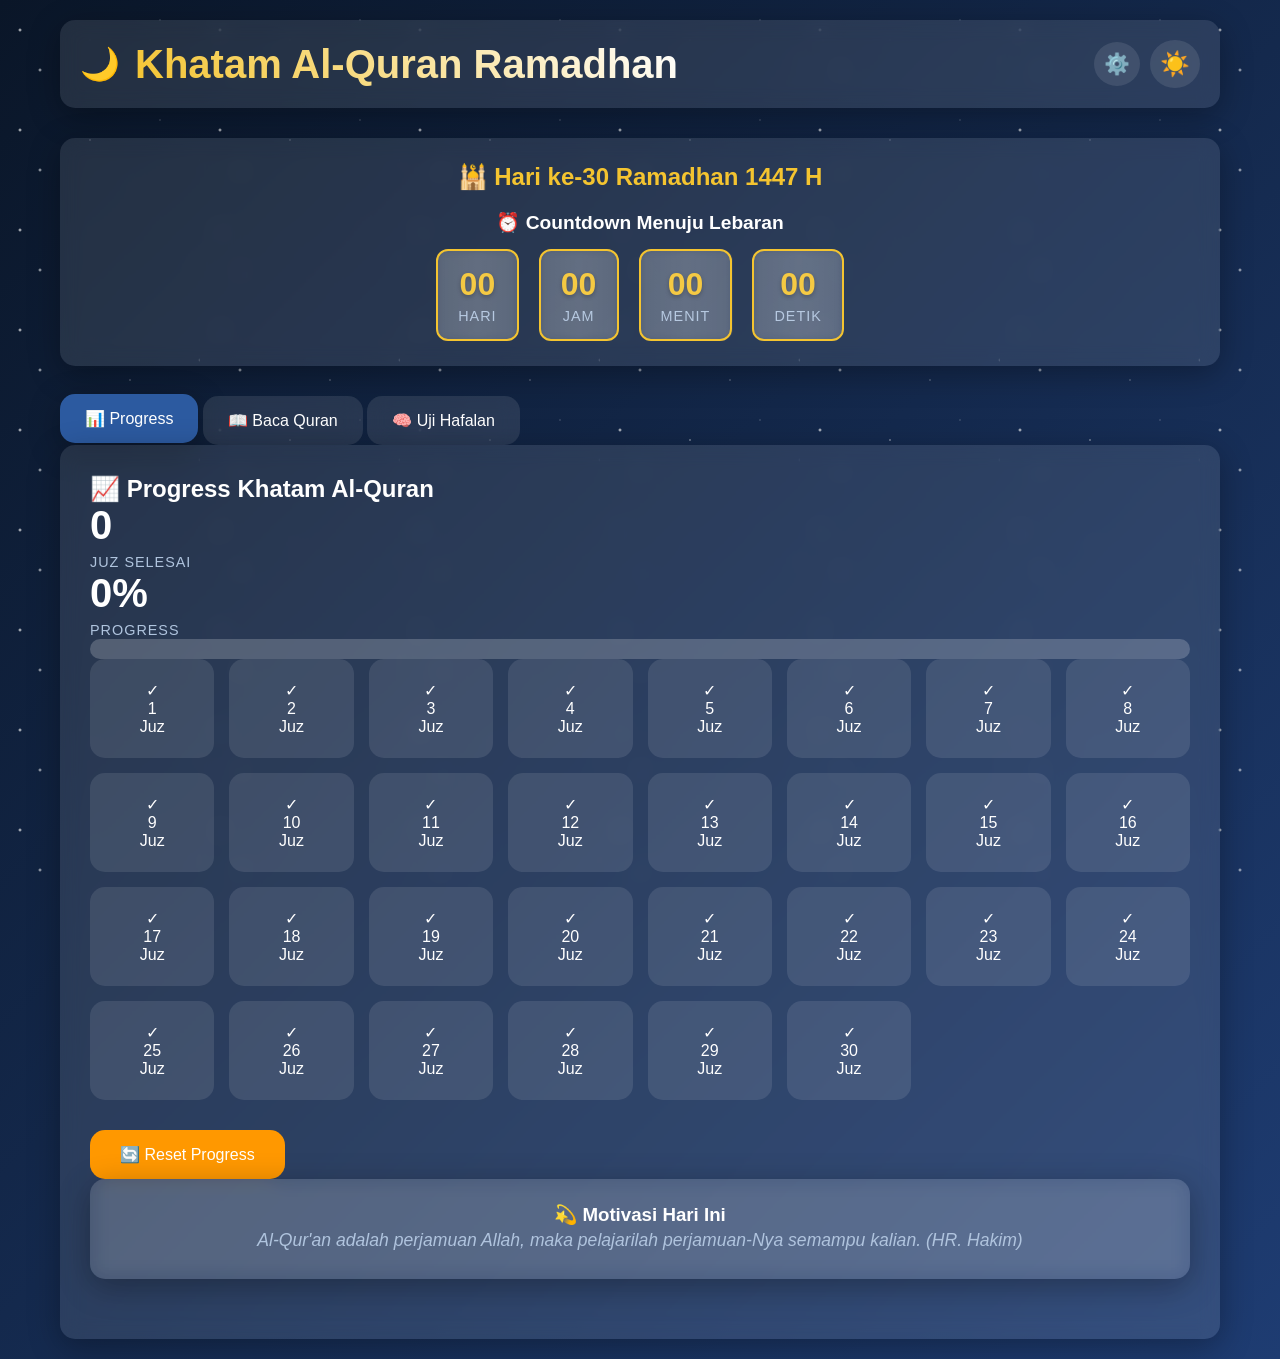
==== index.html @ 4b63a467 "Upload pertama project web" ====
<!DOCTYPE html>
<html lang="id">
<head>
    <meta charset="UTF-8">
    <meta name="viewport" content="width=device-width, initial-scale=1.0">
    <title>Khatam Al-Quran Ramadhan</title>
    <link rel="stylesheet" href="style.css">
</head>
<body>
    <div class="stars"></div>
    
    <div class="container">
        <header>
            <div class="logo">
                <span class="moon">🌙</span>
                <h1>Khatam Al-Quran Ramadhan</h1>
            </div>
            <div class="header-controls">
                <div id="userInfo" class="user-info" style="display: none;">
                    <img id="userPhoto" class="user-photo" src="" alt="">
                    <span id="userName"></span>
                    <button id="logoutBtn" class="logout-btn">🚪 Logout</button>
                </div>
                <button class="settings-btn" id="settingsBtn">⚙️</button>
                <button class="theme-toggle" id="themeToggle">
                    <span class="icon">☀️</span>
                </button>
            </div>
        </header>

        <div class="ramadhan-counter">
            <h3>🕌 Hari ke-<span id="ramadhanDay">1</span> Ramadhan 1447 H</h3>
            <div class="lebaran-countdown">
                <h4>⏰ Countdown Menuju Lebaran</h4>
                <div class="countdown-display">
                    <div class="countdown-item">
                        <div class="countdown-number" id="daysLeft">00</div>
                        <div class="countdown-label">Hari</div>
                    </div>
                    <div class="countdown-item">
                        <div class="countdown-number" id="hoursLeft">00</div>
                        <div class="countdown-label">Jam</div>
                    </div>
                    <div class="countdown-item">
                        <div class="countdown-number" id="minutesLeft">00</div>
                        <div class="countdown-label">Menit</div>
                    </div>
                    <div class="countdown-item">
                        <div class="countdown-number" id="secondsLeft">00</div>
                        <div class="countdown-label">Detik</div>
                    </div>
                </div>
            </div>
        </div>

        <nav class="navigation">
            <button class="nav-btn active" data-section="progress">📊 Progress</button>
            <button class="nav-btn" data-section="quran">📖 Baca Quran</button>
            <button class="nav-btn" data-section="hafalan">🧠 Uji Hafalan</button>
        </nav>

        <main>
            <!-- Progress Section -->
            <section id="progressSection" class="section active">
                <div class="progress-container">
                    <div class="progress-header">
                        <h2>📈 Progress Khatam Al-Quran</h2>
                        <div class="progress-stats">
                            <div class="stat-item">
                                <span class="stat-number" id="completedJuz">0</span>
                                <span class="stat-label">Juz Selesai</span>
                            </div>
                            <div class="stat-item">
                                <span class="stat-number" id="progressPercentage">0%</span>
                                <span class="stat-label">Progress</span>
                            </div>
                        </div>
                    </div>
                    
                    <div class="progress-bar">
                        <div class="progress-fill" id="progressFill"></div>
                    </div>
                    
                    <div class="juz-grid" id="juzGrid">
                        <!-- Juz cards will be generated by JavaScript -->
                    </div>
                    
                    <div class="action-buttons">
                        <button class="reset-btn" id="resetBtn">🔄 Reset Progress</button>
                    </div>
                </div>
                
                <div class="quote-section">
                    <h3>💫 Motivasi Hari Ini</h3>
                    <p id="quoteText" class="quote-text"></p>
                </div>
            </section>

            <!-- Quran Section -->
            <section id="quranSection" class="section">
                <div class="quran-container">
                    <div class="quran-header">
                        <h2>📖 Baca Al-Quran</h2>
                        <div class="quran-controls">
                            <select id="surahSelect" class="surah-select">
                                <option value="">Pilih Surat</option>
                            </select>
                            <select id="juzSelect" class="juz-select">
                                <option value="">Filter by Juz</option>
                            </select>
                        </div>
                    </div>
                    
                    <div id="quranReader" class="quran-reader">
                        <!-- Quran content will be loaded here -->
                    </div>
                </div>
            </section>

            <!-- Hafalan Section -->
            <section id="hafalanSection" class="section">
                <div class="hafalan-container">
                    <!-- Setup Phase -->
                    <div id="hafalanSetup" class="hafalan-setup">
                        <h2>🧠 Uji Hafalan Al-Quran</h2>
                        <p>Pilih tingkat kesulitan dan mulai uji hafalan Anda</p>
                        
                        <div class="level-selection">
                            <h3>Pilih Tingkat:</h3>
                            <div class="level-buttons">
                                <button class="level-btn" data-level="mudah">
                                    <span class="level-icon">🌱</span>
                                    <span class="level-name">Mudah</span>
                                    <span class="level-desc">Surat-surat pendek</span>
                                </button>
                                <button class="level-btn" data-level="sedang">
                                    <span class="level-icon">🌿</span>
                                    <span class="level-name">Sedang</span>
                                    <span class="level-desc">Campuran surat</span>
                                </button>
                                <button class="level-btn" data-level="sulit">
                                    <span class="level-icon">🌳</span>
                                    <span class="level-name">Sulit</span>
                                    <span class="level-desc">Surat-surat panjang</span>
                                </button>
                            </div>
                        </div>
                        
                        <div class="test-options">
                            <label class="voice-option">
                                <input type="checkbox" id="voiceMode">
                                <span>🎤 Mode Suara (Experimental)</span>
                            </label>
                        </div>
                        
                        <button id="startTest" class="start-test-btn" disabled>
                            🚀 Mulai Uji Hafalan
                        </button>
                    </div>
                    
                    <!-- Test Phase -->
                    <div id="hafalanTest" class="hafalan-test" style="display: none;">
                        <div class="test-header">
                            <div class="test-progress-bar">
                                <div class="test-progress-fill" id="testProgress"></div>
                            </div>
                            <div class="test-info">
                                <span>Soal <span id="currentQuestion">1</span> dari 10</span>
                                <span>Skor: <span id="currentScore">0</span></span>
                            </div>
                        </div>
                        
                        <div id="questionContainer" class="question-container">
                            <!-- Questions will be loaded here -->
                        </div>
                        
                        <div id="answerSection" class="answer-section">
                            <!-- Answer inputs will be loaded here -->
                        </div>
                        
                        <button id="submitAnswer" class="submit-answer-btn">
                            ✅ Submit Jawaban
                        </button>
                    </div>
                    
                    <!-- Result Phase -->
                    <div id="hafalanResult" class="hafalan-result" style="display: none;">
                        <!-- Results will be displayed here -->
                    </div>
                </div>
            </section>
        </main>
    </div>

    <!-- Modals -->
    <div id="settingsModal" class="modal">
        <div class="modal-content">
            <h3>⚙️ Pengaturan</h3>
            <div class="setting-group">
                <label for="ramadhanStart">Tanggal Mulai Ramadhan:</label>
                <input type="datetime-local" id="ramadhanStart">
            </div>
            <div class="setting-group">
                <label for="lebaranDate">Tanggal Lebaran:</label>
                <input type="datetime-local" id="lebaranDate">
            </div>
            <div class="modal-actions">
                <button id="saveSettings" class="save-btn">💾 Simpan</button>
                <button id="cancelSettings" class="cancel-btn">❌ Batal</button>
            </div>
        </div>
    </div>

    <div id="khatamModal" class="modal">
        <div class="modal-content khatam-modal">
            <div id="confettiContainer" class="confetti-container"></div>
            <h2>🎉 Selamat!</h2>
            <p>Alhamdulillah, Anda telah menyelesaikan Khatam Al-Quran!</p>
            <p>Semoga Allah SWT memberikan keberkahan dan pahala yang berlimpah.</p>
            <button id="closeModal" class="close-modal-btn">✨ Alhamdulillah</button>
        </div>
    </div>

    <!-- Scripts -->
    <script type="module" src="firebase-config.js"></script>
    <script src="quran-data.js"></script>
    <script src="quran-api.js"></script>
    <script type="module" src="auth.js"></script>
    <script type="module" src="script.js"></script>
</body>
</html>
---- style.css ----
* {
    margin: 0;
    padding: 0;
    box-sizing: border-box;
}

:root {
    --primary-color: #2c5aa0;
    --secondary-color: #f4c430;
    --accent-color: #8b4513;
    --bg-color: #0a1628;
    --bg-gradient: linear-gradient(135deg, #0a1628 0%, #1e3c72 25%, #2a5298 50%, #1e3c72 75%, #0a1628 100%);
    --card-bg: rgba(255, 255, 255, 0.1);
    --text-color: #ffffff;
    --text-secondary: #b0c4de;
    --success-color: #4caf50;
    --warning-color: #ff9800;
    --border-radius: 15px;
    --shadow: 0 8px 32px rgba(0, 0, 0, 0.3);
}

[data-theme="light"] {
    --bg-color: #f5f7fa;
    --bg-gradient: linear-gradient(135deg, #87CEEB 0%, #98D8E8 20%, #F0E68C 40%, #FFE4B5 60%, #FFA07A 80%, #98D8E8 100%);
    --card-bg: rgba(255, 255, 255, 0.9);
    --text-color: #2c3e50;
    --text-secondary: #7f8c8d;
    --shadow: 0 8px 32px rgba(0, 0, 0, 0.1);
}

body {
    font-family: 'Segoe UI', Tahoma, Geneva, Verdana, sans-serif;
    background: var(--bg-gradient);
    background-size: 400% 400%;
    color: var(--text-color);
    min-height: 100vh;
    position: relative;
    overflow-x: hidden;
    transition: all 1.2s cubic-bezier(0.4, 0, 0.2, 1);
    animation: gradient-shift 15s ease-in-out infinite;
}

[data-theme="light"] body {
    animation: gradient-shift-light 12s ease-in-out infinite;
}

@keyframes gradient-shift {
    0%, 100% {
        background-position: 0% 50%;
    }
    25% {
        background-position: 100% 25%;
    }
    50% {
        background-position: 100% 75%;
    }
    75% {
        background-position: 0% 75%;
    }
}

@keyframes gradient-shift-light {
    0%, 100% {
        background-position: 0% 50%;
    }
    33% {
        background-position: 100% 0%;
    }
    66% {
        background-position: 100% 100%;
    }
}

.stars {
    position: fixed;
    top: 0;
    left: 0;
    width: 100%;
    height: 100%;
    pointer-events: none;
    background: radial-gradient(2px 2px at 20px 30px, #eee, transparent),
                radial-gradient(2px 2px at 40px 70px, rgba(255,255,255,0.8), transparent),
                radial-gradient(1px 1px at 90px 40px, #fff, transparent),
                radial-gradient(1px 1px at 130px 80px, rgba(255,255,255,0.6), transparent),
                radial-gradient(1px 1px at 160px 20px, rgba(255,255,255,0.4), transparent),
                radial-gradient(2px 2px at 200px 60px, rgba(255,255,255,0.7), transparent);
    background-size: 200px 100px;
    animation: sparkle 4s ease-in-out infinite, stars-move 20s linear infinite;
    transition: all 1.2s ease;
}

[data-theme="light"] .stars {
    background: radial-gradient(4px 4px at 25px 35px, rgba(255,215,0,0.8), transparent),
                radial-gradient(3px 3px at 60px 80px, rgba(255,165,0,0.6), transparent),
                radial-gradient(3px 3px at 100px 50px, rgba(255,215,0,0.7), transparent),
                radial-gradient(2px 2px at 150px 90px, rgba(255,140,0,0.5), transparent),
                radial-gradient(2px 2px at 180px 30px, rgba(255,215,0,0.4), transparent),
                radial-gradient(3px 3px at 220px 70px, rgba(255,165,0,0.6), transparent);
    background-size: 180px 120px;
    animation: sun-rays 6s ease-in-out infinite alternate, stars-move 25s linear infinite;
}

@keyframes stars-move {
    0% { transform: translateX(0) translateY(0); }
    25% { transform: translateX(-10px) translateY(-5px); }
    50% { transform: translateX(5px) translateY(-10px); }
    75% { transform: translateX(-5px) translateY(5px); }
    100% { transform: translateX(0) translateY(0); }
}

@keyframes sun-rays {
    0%, 100% { 
        opacity: 0.6; 
        transform: scale(1) rotate(0deg);
    }
    50% { 
        opacity: 0.9; 
        transform: scale(1.05) rotate(2deg);
    }
}

@keyframes sparkle {
    0%, 100% { 
        opacity: 0.8; 
        transform: scale(1);
    }
    25% { 
        opacity: 0.4; 
        transform: scale(0.95);
    }
    50% { 
        opacity: 0.6; 
        transform: scale(1.02);
    }
    75% { 
        opacity: 0.3; 
        transform: scale(0.98);
    }
}

.container {
    max-width: 1200px;
    margin: 0 auto;
    padding: 20px;
    position: relative;
    z-index: 1;
}

header {
    display: flex;
    justify-content: space-between;
    align-items: center;
    margin-bottom: 30px;
    background: var(--card-bg);
    padding: 20px;
    border-radius: var(--border-radius);
    backdrop-filter: blur(10px);
    box-shadow: var(--shadow);
}

.header-controls {
    display: flex;
    gap: 10px;
    align-items: center;
}

.settings-btn {
    background: var(--card-bg);
    border: none;
    padding: 10px;
    border-radius: 50%;
    cursor: pointer;
    font-size: 1.3rem;
    transition: all 0.4s cubic-bezier(0.4, 0, 0.2, 1);
    position: relative;
    overflow: hidden;
}

.settings-btn:hover {
    transform: scale(1.1) rotate(90deg);
    background: var(--primary-color);
}

.logo {
    display: flex;
    align-items: center;
    gap: 15px;
}

.moon {
    font-size: 2rem;
    animation: glow 3s ease-in-out infinite alternate, moon-rotate 8s linear infinite;
    transition: all 0.8s ease;
    display: inline-block;
}

[data-theme="light"] .moon {
    animation: sun-glow 2.5s ease-in-out infinite alternate, sun-rotate 6s linear infinite;
}

@keyframes moon-rotate {
    0% { transform: rotate(0deg) scale(1); }
    25% { transform: rotate(90deg) scale(1.05); }
    50% { transform: rotate(180deg) scale(1); }
    75% { transform: rotate(270deg) scale(1.05); }
    100% { transform: rotate(360deg) scale(1); }
}

@keyframes sun-rotate {
    0% { transform: rotate(0deg) scale(1); }
    25% { transform: rotate(90deg) scale(1.1); }
    50% { transform: rotate(180deg) scale(1.05); }
    75% { transform: rotate(270deg) scale(1.1); }
    100% { transform: rotate(360deg) scale(1); }
}

@keyframes sun-glow {
    from { 
        text-shadow: 0 0 15px rgba(255, 215, 0, 0.8), 0 0 25px rgba(255, 165, 0, 0.6); 
        filter: brightness(1);
    }
    to { 
        text-shadow: 0 0 25px rgba(255, 215, 0, 1), 0 0 35px rgba(255, 165, 0, 0.8), 0 0 45px rgba(255, 140, 0, 0.6); 
        filter: brightness(1.2);
    }
}

@keyframes glow {
    from { 
        text-shadow: 0 0 10px var(--secondary-color); 
        filter: brightness(1);
    }
    to { 
        text-shadow: 0 0 20px var(--secondary-color), 0 0 30px var(--secondary-color); 
        filter: brightness(1.1);
    }
}

h1 {
    font-size: 2.5rem;
    background: linear-gradient(45deg, var(--secondary-color), #fff);
    -webkit-background-clip: text;
    -webkit-text-fill-color: transparent;
    background-clip: text;
}

.theme-toggle {
    background: var(--card-bg);
    border: none;
    padding: 10px;
    border-radius: 50%;
    cursor: pointer;
    font-size: 1.5rem;
    transition: all 0.4s cubic-bezier(0.4, 0, 0.2, 1);
    position: relative;
    overflow: hidden;
}

.theme-toggle::before {
    content: '';
    position: absolute;
    top: 50%;
    left: 50%;
    width: 0;
    height: 0;
    background: radial-gradient(circle, rgba(255,255,255,0.3) 0%, transparent 70%);
    border-radius: 50%;
    transform: translate(-50%, -50%);
    transition: all 0.4s ease;
}

.theme-toggle:hover {
    transform: scale(1.1) rotate(15deg);
}

.theme-toggle:hover::before {
    width: 100px;
    height: 100px;
}

.theme-toggle .icon {
    position: relative;
    z-index: 1;
    display: inline-block;
    transition: all 0.3s ease;
}

.theme-toggle:hover .icon {
    transform: rotate(-15deg) scale(1.1);
}

.ramadhan-counter {
    text-align: center;
    margin-bottom: 30px;
    background: var(--card-bg);
    padding: 25px;
    border-radius: var(--border-radius);
    backdrop-filter: blur(10px);
    box-shadow: var(--shadow);
}

.ramadhan-counter h3 {
    font-size: 1.5rem;
    color: var(--secondary-color);
    margin-bottom: 20px;
}

.lebaran-countdown {
    margin-top: 20px;
}

.lebaran-countdown h4 {
    font-size: 1.2rem;
    color: var(--text-color);
    margin-bottom: 15px;
    display: flex;
    align-items: center;
    justify-content: center;
    gap: 8px;
}

.countdown-display {
    display: flex;
    justify-content: center;
    gap: 20px;
    flex-wrap: wrap;
}

.countdown-item {
    background: rgba(255, 255, 255, 0.1);
    padding: 15px 20px;
    border-radius: 12px;
    text-align: center;
    min-width: 80px;
    border: 2px solid var(--secondary-color);
    backdrop-filter: blur(5px);
    animation: pulse-glow 3s ease-in-out infinite alternate;
    position: relative;
    overflow: hidden;
}

.countdown-item::before {
    content: '';
    position: absolute;
    top: -50%;
    left: -50%;
    width: 200%;
    height: 200%;
    background: linear-gradient(45deg, transparent, rgba(255, 255, 255, 0.1), transparent);
    transform: rotate(45deg);
    animation: shimmer 4s linear infinite;
}

@keyframes shimmer {
    0% {
        transform: translateX(-100%) translateY(-100%) rotate(45deg);
    }
    100% {
        transform: translateX(100%) translateY(100%) rotate(45deg);
    }
}

@keyframes pulse-glow {
    from { 
        box-shadow: 0 0 15px rgba(244, 196, 48, 0.4);
        transform: scale(1);
        border-color: var(--secondary-color);
    }
    to { 
        box-shadow: 0 0 25px rgba(244, 196, 48, 0.7), 0 0 35px rgba(244, 196, 48, 0.3);
        transform: scale(1.03);
        border-color: rgba(244, 196, 48, 0.8);
    }
}

.countdown-number {
    display: block;
    font-size: 2rem;
    font-weight: bold;
    color: var(--secondary-color);
    text-shadow: 0 2px 4px rgba(0,0,0,0.3);
    transition: all 0.3s cubic-bezier(0.4, 0, 0.2, 1);
    transform-origin: center;
}

.countdown-label {
    display: block;
    font-size: 0.9rem;
    color: var(--text-secondary);
    margin-top: 5px;
    text-transform: uppercase;
    letter-spacing: 1px;
}

.progress-section {
    background: var(--card-bg);
    padding: 30px;
    border-radius: var(--border-radius);
    margin-bottom: 30px;
    backdrop-filter: blur(10px);
    box-shadow: var(--shadow);
}

.progress-info {
    display: flex;
    justify-content: space-between;
    align-items: center;
    margin-bottom: 20px;
}

.progress-text {
    font-size: 1.2rem;
    font-weight: bold;
    color: var(--secondary-color);
}

.progress-bar {
    position: relative;
    background: rgba(255, 255, 255, 0.2);
    height: 20px;
    border-radius: 10px;
    overflow: hidden;
}

.progress-fill {
    height: 100%;
    background: linear-gradient(90deg, var(--success-color), var(--secondary-color));
    border-radius: 10px;
    transition: width 0.5s ease;
    position: relative;
}

.progress-percentage {
    position: absolute;
    top: 50%;
    left: 50%;
    transform: translate(-50%, -50%);
    font-weight: bold;
    color: var(--text-color);
    text-shadow: 1px 1px 2px rgba(0,0,0,0.5);
}

.quote-section {
    background: var(--card-bg);
    padding: 25px;
    border-radius: var(--border-radius);
    margin-bottom: 30px;
    text-align: center;
    backdrop-filter: blur(10px);
    box-shadow: var(--shadow);
}

.quote-text {
    font-style: italic;
    font-size: 1.1rem;
    color: var(--text-secondary);
    line-height: 1.6;
}

.features-nav {
    display: flex;
    gap: 10px;
    margin-bottom: 30px;
    justify-content: center;
}

.nav-btn {
    background: var(--card-bg);
    border: none;
    padding: 15px 25px;
    border-radius: var(--border-radius);
    color: var(--text-color);
    cursor: pointer;
    transition: all 0.3s ease;
    backdrop-filter: blur(10px);
    font-size: 1rem;
}

.nav-btn:hover, .nav-btn.active {
    background: var(--primary-color);
    transform: translateY(-2px);
    box-shadow: var(--shadow);
}

.section {
    display: none;
    background: var(--card-bg);
    padding: 30px;
    border-radius: var(--border-radius);
    backdrop-filter: blur(10px);
    box-shadow: var(--shadow);
    opacity: 0;
    transform: translateY(20px);
    transition: all 0.4s cubic-bezier(0.4, 0, 0.2, 1);
}

.section.active {
    display: block;
    opacity: 1;
    transform: translateY(0);
}

.juz-grid {
    display: grid;
    grid-template-columns: repeat(auto-fit, minmax(120px, 1fr));
    gap: 15px;
    margin-bottom: 30px;
}

.juz-card {
    background: rgba(255, 255, 255, 0.1);
    padding: 20px;
    border-radius: var(--border-radius);
    text-align: center;
    cursor: pointer;
    transition: all 0.4s cubic-bezier(0.4, 0, 0.2, 1);
    border: 2px solid transparent;
    position: relative;
    overflow: hidden;
}

.juz-card::before {
    content: '';
    position: absolute;
    top: 0;
    left: -100%;
    width: 100%;
    height: 100%;
    background: linear-gradient(90deg, transparent, rgba(255, 255, 255, 0.1), transparent);
    transition: left 0.5s ease;
}

.juz-card:hover::before {
    left: 100%;
}

.juz-card:hover {
    transform: translateY(-5px);
    box-shadow: var(--shadow);
}

.juz-card.completed {
    background: var(--success-color);
    border-color: var(--secondary-color);
}

.juz-card.completed::after {
    content: '✓';
    position: absolute;
    top: 5px;
    right: 5px;
    color: white;
    font-weight: bold;
}

.reset-section {
    text-align: center;
}

.reset-btn {
    background: var(--warning-color);
    color: white;
    border: none;
    padding: 15px 30px;
    border-radius: var(--border-radius);
    cursor: pointer;
    font-size: 1rem;
    transition: all 0.3s ease;
}

.reset-btn:hover {
    background: #e68900;
    transform: translateY(-2px);
}

.quran-controls {
    display: flex;
    gap: 15px;
    margin-bottom: 30px;
    flex-wrap: wrap;
}

.quran-controls select {
    background: var(--card-bg);
    color: var(--text-color);
    border: 1px solid rgba(255, 255, 255, 0.2);
    padding: 12px;
    border-radius: var(--border-radius);
    font-size: 1rem;
    min-width: 200px;
}

.surah-header {
    text-align: center;
    margin-bottom: 30px;
    padding: 20px;
    background: rgba(255, 255, 255, 0.1);
    border-radius: var(--border-radius);
}

.surah-title {
    font-size: 2rem;
    color: var(--secondary-color);
    margin-bottom: 10px;
}

.surah-info {
    color: var(--text-secondary);
    font-size: 1rem;
}

.ayah-container {
    max-height: 500px;
    overflow-y: auto;
}

.ayah {
    margin-bottom: 25px;
    padding: 20px;
    background: rgba(255, 255, 255, 0.05);
    border-radius: var(--border-radius);
    border-left: 4px solid var(--secondary-color);
}

.ayah-arabic {
    font-size: 1.8rem;
    line-height: 2.5;
    text-align: right;
    margin-bottom: 15px;
    font-family: 'Amiri', 'Times New Roman', serif;
}

.ayah-translation {
    font-size: 1.1rem;
    color: var(--text-secondary);
    line-height: 1.6;
    font-style: italic;
}

.ayah-number {
    display: inline-block;
    background: var(--primary-color);
    color: white;
    padding: 5px 10px;
    border-radius: 50%;
    font-size: 0.9rem;
    margin-bottom: 10px;
}

/* Hafalan Section Styling */
.hafalan-setup {
    text-align: center;
    padding: 20px;
}

.hafalan-setup h3 {
    font-size: 1.8rem;
    color: var(--secondary-color);
    margin-bottom: 30px;
}

.level-selection, .voice-option {
    margin-bottom: 30px;
}

.level-selection h4, .voice-option h4 {
    font-size: 1.2rem;
    color: var(--text-color);
    margin-bottom: 15px;
}

.level-buttons {
    display: flex;
    gap: 15px;
    justify-content: center;
    flex-wrap: wrap;
}

.level-btn {
    background: var(--card-bg);
    border: 2px solid var(--primary-color);
    padding: 15px 25px;
    border-radius: var(--border-radius);
    color: var(--text-color);
    cursor: pointer;
    font-size: 1rem;
    transition: all 0.3s ease;
}

.level-btn:hover, .level-btn.selected {
    background: var(--primary-color);
    color: white;
    transform: translateY(-2px);
}

.voice-toggle {
    display: flex;
    justify-content: center;
    margin-bottom: 10px;
}

.switch {
    position: relative;
    display: inline-block;
    width: 200px;
    height: 50px;
}

.switch input {
    opacity: 0;
    width: 0;
    height: 0;
}

.slider {
    position: absolute;
    cursor: pointer;
    top: 0;
    left: 0;
    right: 0;
    bottom: 0;
    background: var(--card-bg);
    border: 2px solid var(--text-secondary);
    border-radius: 25px;
    transition: 0.4s;
    display: flex;
    align-items: center;
    justify-content: center;
    font-size: 1rem;
    color: var(--text-color);
}

.slider:before {
    position: absolute;
    content: "";
    height: 40px;
    width: 40px;
    left: 4px;
    bottom: 4px;
    background: var(--text-secondary);
    border-radius: 50%;
    transition: 0.4s;
}

input:checked + .slider {
    background: var(--success-color);
    border-color: var(--success-color);
    color: white;
}

input:checked + .slider:before {
    transform: translateX(146px);
    background: white;
}

.voice-info {
    font-size: 0.9rem;
    color: var(--text-secondary);
    font-style: italic;
}

.start-test-btn {
    background: linear-gradient(45deg, var(--success-color), #66bb6a);
    color: white;
    border: none;
    padding: 15px 40px;
    border-radius: var(--border-radius);
    font-size: 1.2rem;
    cursor: pointer;
    transition: all 0.3s ease;
    font-weight: 600;
}

.start-test-btn:hover {
    transform: translateY(-2px);
    box-shadow: 0 8px 25px rgba(76, 175, 80, 0.3);
}

.start-test-btn:disabled {
    background: var(--text-secondary);
    cursor: not-allowed;
    transform: none;
}

/* Test Interface */
.test-header {
    display: flex;
    justify-content: space-between;
    align-items: center;
    margin-bottom: 30px;
    padding: 15px;
    background: rgba(255, 255, 255, 0.1);
    border-radius: var(--border-radius);
}

.test-progress {
    flex: 1;
}

.test-progress .progress-bar {
    width: 200px;
    height: 8px;
    background: rgba(255, 255, 255, 0.2);
    border-radius: 4px;
    margin-top: 5px;
}

.test-progress .progress-fill {
    height: 100%;
    background: var(--success-color);
    border-radius: 4px;
    transition: width 0.3s ease;
}

.test-score {
    font-size: 1.2rem;
    font-weight: bold;
    color: var(--secondary-color);
}

.question-container {
    background: rgba(255, 255, 255, 0.1);
    padding: 25px;
    border-radius: var(--border-radius);
    margin-bottom: 20px;
    text-align: center;
}

.question-type {
    font-size: 0.9rem;
    color: var(--text-secondary);
    margin-bottom: 10px;
    text-transform: uppercase;
    letter-spacing: 1px;
}

.question-text {
    font-size: 1.3rem;
    color: var(--text-color);
    margin-bottom: 15px;
    line-height: 1.6;
}

.question-arabic {
    font-size: 1.8rem;
    color: var(--secondary-color);
    font-family: 'Amiri', 'Times New Roman', serif;
    margin-bottom: 10px;
    direction: rtl;
}

.answer-section {
    margin-bottom: 20px;
}

.answer-input {
    width: 100%;
    padding: 15px;
    border: 2px solid var(--primary-color);
    border-radius: var(--border-radius);
    background: rgba(255, 255, 255, 0.1);
    color: var(--text-color);
    font-size: 1rem;
    resize: vertical;
    min-height: 100px;
}

.voice-recording {
    text-align: center;
    padding: 30px;
    background: rgba(255, 255, 255, 0.1);
    border-radius: var(--border-radius);
    border: 2px dashed var(--success-color);
}

.voice-animation {
    width: 60px;
    height: 60px;
    background: var(--success-color);
    border-radius: 50%;
    margin: 0 auto 15px;
    display: flex;
    align-items: center;
    justify-content: center;
    font-size: 1.5rem;
    animation: pulse 1.5s infinite;
}

.submit-answer-btn {
    background: var(--primary-color);
    color: white;
    border: none;
    padding: 12px 30px;
    border-radius: var(--border-radius);
    font-size: 1rem;
    cursor: pointer;
    transition: all 0.3s ease;
    width: 100%;
}

.submit-answer-btn:hover {
    background: #1e4080;
    transform: translateY(-2px);
}

/* Continue Button Styling */
.continue-btn {
    background: linear-gradient(135deg, #3b82f6, #1d4ed8) !important;
    color: white !important;
    border: none !important;
    padding: 15px 30px !important;
    border-radius: 25px !important;
    font-size: 16px !important;
    font-weight: bold !important;
    cursor: pointer !important;
    transition: all 0.3s ease !important;
    box-shadow: 0 4px 15px rgba(59, 130, 246, 0.3) !important;
    text-decoration: none !important;
    display: inline-block !important;
}

.continue-btn:hover {
    background: linear-gradient(135deg, #1d4ed8, #1e40af) !important;
    transform: translateY(-3px) !important;
    box-shadow: 0 6px 20px rgba(59, 130, 246, 0.4) !important;
}

.continue-btn:active {
    transform: translateY(-1px) !important;
    box-shadow: 0 3px 10px rgba(59, 130, 246, 0.3) !important;
}

/* Result Animation */
.result-container {
    text-align: center;
    padding: 40px;
    background: linear-gradient(135deg, var(--success-color), #66bb6a);
    border-radius: var(--border-radius);
    color: white;
    position: relative;
    overflow: hidden;
}

.result-container::before {
    content: '';
    position: absolute;
    top: -50%;
    left: -50%;
    width: 200%;
    height: 200%;
    background: radial-gradient(circle, rgba(255,255,255,0.1) 0%, transparent 70%);
    animation: shimmer 3s linear infinite;
}

.final-score {
    font-size: 3rem;
    font-weight: bold;
    margin-bottom: 20px;
    animation: scoreCount 2s ease-out;
}

.score-details {
    display: grid;
    grid-template-columns: repeat(auto-fit, minmax(150px, 1fr));
    gap: 15px;
    margin: 20px 0;
}

.score-item {
    background: rgba(255, 255, 255, 0.2);
    padding: 15px;
    border-radius: 10px;
    backdrop-filter: blur(10px);
}

.restart-btn {
    background: white;
    color: var(--success-color);
    border: none;
    padding: 15px 30px;
    border-radius: var(--border-radius);
    font-size: 1.1rem;
    font-weight: 600;
    cursor: pointer;
    transition: all 0.3s ease;
    margin-top: 20px;
}

.restart-btn:hover {
    transform: translateY(-2px);
    box-shadow: 0 8px 25px rgba(0, 0, 0, 0.2);
}

@keyframes scoreCount {
    from { transform: scale(0); opacity: 0; }
    50% { transform: scale(1.2); }
    to { transform: scale(1); opacity: 1; }
}

@keyframes shimmer {
    0% { transform: rotate(0deg); }
    100% { transform: rotate(360deg); }
}

.question-result {
    padding: 30px;
    border-radius: var(--border-radius);
    text-align: center;
    animation: resultPop 0.5s ease-out;
}

.question-result.correct {
    background: linear-gradient(135deg, var(--success-color), #66bb6a);
    color: white;
}

.question-result.incorrect {
    background: linear-gradient(135deg, #f44336, #ef5350);
    color: white;
}

@keyframes resultPop {
    0% { transform: scale(0); opacity: 0; }
    50% { transform: scale(1.1); }
    100% { transform: scale(1); opacity: 1; }
}

.correct-answer {
    background: rgba(255, 255, 255, 0.2);
    padding: 15px;
    border-radius: 10px;
    margin-top: 15px;
    backdrop-filter: blur(10px);
}

.correct-answer h4 {
    margin-bottom: 10px;
    color: white;
    font-size: 1rem;
}

.answer-latin {
    font-size: 1.1rem;
    font-weight: 600;
    color: #fff;
    margin-bottom: 5px;
}

.answer-translation {
    font-size: 0.95rem;
    color: rgba(255, 255, 255, 0.9);
    font-style: italic;
}

.answer-surah, .answer-verse {
    font-size: 1rem;
    color: #fff;
    margin: 5px 0;
    font-weight: 500;
}

.answer-comparison {
    display: grid;
    grid-template-columns: 1fr 1fr;
    gap: 15px;
    margin-top: 15px;
}

.user-answer {
    background: rgba(255, 255, 255, 0.15);
    padding: 12px;
    border-radius: 8px;
    border-left: 4px solid #ff9800;
}

.user-answer h4 {
    color: #fff;
    font-size: 0.9rem;
    margin-bottom: 8px;
}

.user-answer p {
    color: rgba(255, 255, 255, 0.9);
    font-size: 0.95rem;
    margin: 0;
}

.correct-answer {
    background: rgba(255, 255, 255, 0.2);
    padding: 12px;
    border-radius: 8px;
    border-left: 4px solid #4caf50;
}

@media (max-width: 768px) {
    .answer-comparison {
        grid-template-columns: 1fr;
        gap: 10px;
    }
}

/* Simple Footer Styling */
.simple-footer {
    background: #2c3e50;
    color: white;
    padding: 20px;
    text-align: center;
    margin-top: 40px;
    border-top: 3px solid var(--secondary-color);
}

.simple-footer .footer-content {
    display: flex;
    justify-content: center;
    align-items: center;
    gap: 20px;
    flex-wrap: wrap;
}

.developer-text {
    margin: 0;
    font-size: 1rem;
    color: #ecf0f1;
}

.developer-text strong {
    color: var(--secondary-color);
    font-weight: 600;
}

.simple-footer .instagram-link {
    display: inline-flex;
    align-items: center;
    gap: 8px;
    background: #E4405F;
    color: white;
    text-decoration: none;
    padding: 8px 16px;
    border-radius: 20px;
    font-size: 0.9rem;
    font-weight: 500;
    transition: all 0.3s ease;
}

.simple-footer .instagram-link:hover {
    background: #d63384;
    transform: translateY(-2px);
    box-shadow: 0 4px 12px rgba(228, 64, 95, 0.3);
}

.simple-footer .ig-icon {
    font-size: 1rem;
}

@media (max-width: 768px) {
    .simple-footer .footer-content {
        flex-direction: column;
        gap: 15px;
    }
    
    .developer-text {
        font-size: 0.9rem;
    }
}

.ramadhan-decoration {
    font-size: 1.5rem;
    margin-bottom: 15px;
    animation: glow 2s ease-in-out infinite alternate;
}

.ramadhan-message {
    background: rgba(255, 255, 255, 0.2);
    padding: 15px;
    border-radius: 10px;
    margin: 20px 0;
    font-style: italic;
    backdrop-filter: blur(10px);
}

.record-btn {
    background: var(--warning-color);
    color: white;
    border: none;
    padding: 12px 24px;
    border-radius: var(--border-radius);
    cursor: pointer;
    font-size: 1rem;
    transition: all 0.3s ease;
    margin-top: 10px;
}

.record-btn:hover {
    background: #e68900;
    transform: translateY(-2px);
}

@media (max-width: 768px) {
    .level-buttons {
        flex-direction: column;
        align-items: center;
    }
    
    .level-btn {
        width: 200px;
    }
    
    .switch {
        width: 180px;
        height: 45px;
    }
    
    .slider:before {
        width: 35px;
        height: 35px;
    }
    
    input:checked + .slider:before {
        transform: translateX(131px);
    }
    
    .test-header {
        flex-direction: column;
        gap: 15px;
        text-align: center;
    }
    
    .score-details {
        grid-template-columns: repeat(2, 1fr);
    }
}

.modal {
    display: none;
    position: fixed;
    top: 0;
    left: 0;
    width: 100%;
    height: 100%;
    background: rgba(0, 0, 0, 0.8);
    z-index: 1000;
    justify-content: center;
    align-items: center;
}

.modal.show {
    display: flex;
}

.modal-content {
    background: var(--card-bg);
    padding: 40px;
    border-radius: var(--border-radius);
    text-align: center;
    max-width: 500px;
    backdrop-filter: blur(10px);
    box-shadow: var(--shadow);
}

.modal-content h2 {
    color: var(--secondary-color);
    margin-bottom: 20px;
    font-size: 2rem;
}

.dua {
    font-size: 1.5rem;
    margin: 20px 0;
    font-family: 'Amiri', 'Times New Roman', serif;
    color: var(--secondary-color);
}

.dua-translation {
    font-style: italic;
    color: var(--text-secondary);
    margin-bottom: 30px;
}

.date-settings {
    margin: 20px 0;
}

.date-input-group {
    margin-bottom: 15px;
}

.date-input-group label {
    display: block;
    margin-bottom: 5px;
    color: var(--text-color);
    font-weight: 500;
}

.date-input-group input {
    width: 100%;
    padding: 10px;
    border: 1px solid rgba(255, 255, 255, 0.2);
    border-radius: 8px;
    background: rgba(255, 255, 255, 0.1);
    color: var(--text-color);
    font-size: 1rem;
}

.modal-buttons {
    display: flex;
    gap: 10px;
    justify-content: flex-end;
    margin-top: 20px;
}

.modal-btn {
    border: none;
    padding: 12px 24px;
    border-radius: var(--border-radius);
    cursor: pointer;
    font-size: 1rem;
    transition: all 0.3s ease;
    font-weight: 500;
}

.modal-btn:hover {
    transform: translateY(-2px);
    box-shadow: 0 4px 12px rgba(0, 0, 0, 0.2);
}

.modal-btn.secondary {
    background: var(--text-secondary);
    color: white;
}

.modal-btn.secondary:hover {
    background: #6c757d;
}

.modal-btn.primary {
    background: var(--primary-color);
    color: white;
}

.modal-btn.primary:hover {
    background: #1e4080;
}

/* Notification styling */
.notification {
    position: fixed;
    top: 20px;
    right: 20px;
    background: var(--success-color);
    color: white;
    padding: 15px 20px;
    border-radius: var(--border-radius);
    box-shadow: var(--shadow);
    transform: translateX(100%);
    opacity: 0;
    transition: all 0.3s ease;
    z-index: 1001;
    font-weight: 500;
}

.notification.show {
    transform: translateX(0);
    opacity: 1;
}

.confetti-container {
    position: fixed;
    top: 0;
    left: 0;
    width: 100%;
    height: 100%;
    pointer-events: none;
    z-index: 999;
}

.confetti {
    position: absolute;
    width: 10px;
    height: 10px;
    background: var(--secondary-color);
    animation: confetti-fall 3s linear infinite;
}

@keyframes confetti-fall {
    0% {
        transform: translateY(-100vh) rotate(0deg);
        opacity: 1;
    }
    100% {
        transform: translateY(100vh) rotate(720deg);
        opacity: 0;
    }
}

/* Styling untuk halaman baca surah */
.surah-content-view {
    max-height: 70vh;
    overflow-y: auto;
}

.surah-content-header {
    background: rgba(255, 255, 255, 0.1);
    border-radius: var(--border-radius);
    padding: 20px;
    margin-bottom: 20px;
    backdrop-filter: blur(10px);
    text-align: center;
}

.back-btn {
    background: var(--primary-color);
    color: white;
    border: none;
    padding: 10px 20px;
    border-radius: var(--border-radius);
    cursor: pointer;
    font-size: 1rem;
    margin-bottom: 15px;
    transition: all 0.3s ease;
    display: inline-flex;
    align-items: center;
    gap: 8px;
}

.back-btn:hover {
    background: #1e4080;
    transform: translateY(-2px);
}

.surah-title-section {
    text-align: center;
}

.surah-title {
    font-size: 2.5rem;
    color: var(--secondary-color);
    margin: 10px 0;
    font-weight: 700;
}

.surah-title-arabic {
    font-size: 2rem;
    color: var(--text-color);
    margin: 10px 0;
    font-family: 'Amiri', 'Times New Roman', serif;
}

.surah-meta {
    color: var(--text-secondary);
    font-size: 1.1rem;
    margin-top: 10px;
}

.bismillah-header {
    background: linear-gradient(135deg, rgba(255, 215, 0, 0.1), rgba(255, 215, 0, 0.05));
    border: 2px solid var(--secondary-color);
    border-radius: var(--border-radius);
    padding: 25px;
    margin-bottom: 25px;
    text-align: center;
}

.bismillah-header .ayah-arabic {
    font-size: 2rem;
    color: var(--secondary-color);
    margin-bottom: 10px;
    font-family: 'Amiri', 'Times New Roman', serif;
}

.bismillah-header .ayah-latin {
    font-size: 1.2rem;
    color: var(--text-secondary);
    font-style: italic;
    margin-bottom: 8px;
}

.bismillah-header .ayah-translation {
    font-size: 1rem;
    color: var(--text-secondary);
}

.ayah {
    background: rgba(255, 255, 255, 0.05);
    border-radius: var(--border-radius);
    padding: 20px;
    margin-bottom: 20px;
    border-left: 4px solid var(--primary-color);
    display: flex;
    gap: 15px;
    transition: all 0.3s ease;
}

.ayah:hover {
    background: rgba(255, 255, 255, 0.08);
    border-left-color: var(--secondary-color);
}

.ayah-number {
    background: var(--primary-color);
    color: white;
    width: 35px;
    height: 35px;
    border-radius: 50%;
    display: flex;
    align-items: center;
    justify-content: center;
    font-weight: bold;
    font-size: 1rem;
    flex-shrink: 0;
    margin-top: 5px;
}

.ayah-content {
    flex: 1;
}

.ayah-arabic {
    font-size: 1.8rem;
    line-height: 2.2;
    text-align: right;
    margin-bottom: 12px;
    font-family: 'Amiri', 'Times New Roman', serif;
    color: var(--text-color);
    direction: rtl;
}

.ayah-latin {
    font-size: 1.1rem;
    color: var(--text-secondary);
    font-style: italic;
    margin-bottom: 8px;
    line-height: 1.5;
}

.ayah-translation {
    font-size: 1rem;
    color: var(--text-color);
    line-height: 1.6;
    font-weight: 400;
}

/* Styling khusus untuk ayat Bismillah di Al-Fatihah */
.bismillah-ayah {
    background: linear-gradient(135deg, rgba(255, 215, 0, 0.15), rgba(255, 215, 0, 0.08));
    border: 2px solid var(--secondary-color);
    border-radius: var(--border-radius);
}

.bismillah-ayah .ayah-number {
    background: var(--secondary-color);
    color: var(--bg-color);
    font-weight: bold;
}

.bismillah-ayah .ayah-arabic {
    color: var(--secondary-color);
    font-size: 2rem;
    font-weight: 600;
}

.bismillah-ayah .ayah-latin {
    color: var(--text-color);
    font-weight: 500;
}

.bismillah-ayah .ayah-translation {
    color: var(--text-color);
    font-weight: 500;
}

/* Loading indicator */
.loading-indicator {
    text-align: center;
    padding: 40px 20px;
    background: rgba(255, 255, 255, 0.05);
    border-radius: var(--border-radius);
    margin: 20px 0;
}

.loading-spinner {
    width: 40px;
    height: 40px;
    border: 4px solid rgba(255, 255, 255, 0.1);
    border-left: 4px solid var(--secondary-color);
    border-radius: 50%;
    animation: spin 1s linear infinite;
    margin: 0 auto 15px;
}

@keyframes spin {
    0% { transform: rotate(0deg); }
    100% { transform: rotate(360deg); }
}

.loading-indicator p {
    color: var(--text-secondary);
    font-size: 1rem;
    margin: 0;
}

.error-message {
    text-align: center;
    color: var(--warning-color);
}

.error-message p {
    margin: 5px 0;
}

/* Responsive untuk halaman baca surah */
@media (max-width: 768px) {
    .surah-content-view {
        max-height: 60vh;
    }
    
    .surah-title {
        font-size: 2rem;
    }
    
    .surah-title-arabic {
        font-size: 1.6rem;
    }
    
    .ayah {
        flex-direction: column;
        gap: 10px;
        padding: 15px;
    }
    
    .ayah-number {
        width: 30px;
        height: 30px;
        font-size: 0.9rem;
        align-self: flex-start;
    }
    
    .ayah-arabic {
        font-size: 1.5rem;
        line-height: 2;
    }
    
    .ayah-latin {
        font-size: 1rem;
    }
    
    .ayah-translation {
        font-size: 0.95rem;
    }
    
    .bismillah .ayah-arabic {
        font-size: 1.6rem;
    }
}

/* Styling untuk daftar surah */
.surah-list-header {
    text-align: center;
    margin-bottom: 30px;
    padding: 20px;
    background: rgba(255, 255, 255, 0.1);
    border-radius: var(--border-radius);
    backdrop-filter: blur(10px);
}

.surah-list-header h3 {
    font-size: 2rem;
    color: var(--secondary-color);
    margin-bottom: 10px;
}

.surah-list-header p {
    color: var(--text-secondary);
    font-size: 1.1rem;
}

.surah-grid {
    display: grid;
    grid-template-columns: repeat(auto-fill, minmax(320px, 1fr));
    gap: 20px;
    max-height: 600px;
    overflow-y: auto;
    padding-right: 10px;
}

.surah-grid::-webkit-scrollbar {
    width: 8px;
}

.surah-grid::-webkit-scrollbar-track {
    background: rgba(255, 255, 255, 0.1);
    border-radius: 4px;
}

.surah-grid::-webkit-scrollbar-thumb {
    background: var(--primary-color);
    border-radius: 4px;
}

.surah-card {
    background: rgba(255, 255, 255, 0.1);
    border-radius: var(--border-radius);
    padding: 20px;
    backdrop-filter: blur(10px);
    border: 1px solid rgba(255, 255, 255, 0.1);
    transition: all 0.3s ease;
    display: flex;
    flex-direction: column;
    gap: 15px;
}

.surah-card:hover {
    transform: translateY(-5px);
    box-shadow: var(--shadow);
    border-color: var(--secondary-color);
}

.surah-header {
    display: flex;
    align-items: center;
    gap: 15px;
    margin-bottom: 10px;
}

.surah-number {
    background: var(--primary-color);
    color: white;
    width: 40px;
    height: 40px;
    border-radius: 50%;
    display: flex;
    align-items: center;
    justify-content: center;
    font-weight: bold;
    font-size: 1.1rem;
    flex-shrink: 0;
}

.surah-names {
    flex: 1;
}

.surah-name-latin {
    font-size: 1.3rem;
    color: var(--text-color);
    margin: 0 0 5px 0;
    font-weight: 600;
}

.surah-name-arabic {
    font-size: 1.5rem;
    color: var(--secondary-color);
    margin: 0;
    font-family: 'Amiri', 'Times New Roman', serif;
    text-align: right;
}

.surah-info {
    display: grid;
    grid-template-columns: repeat(3, 1fr);
    gap: 10px;
    margin-bottom: 15px;
}

.info-item {
    text-align: center;
    padding: 8px;
    background: rgba(255, 255, 255, 0.05);
    border-radius: 8px;
}

.info-label {
    display: block;
    font-size: 0.85rem;
    color: var(--text-secondary);
    margin-bottom: 2px;
}

.info-value {
    display: block;
    font-size: 1rem;
    color: var(--text-color);
    font-weight: 600;
}

.read-btn {
    background: linear-gradient(45deg, var(--success-color), #66bb6a);
    color: white;
    border: none;
    padding: 12px 20px;
    border-radius: var(--border-radius);
    cursor: pointer;
    font-size: 1rem;
    font-weight: 600;
    transition: all 0.3s ease;
    display: flex;
    align-items: center;
    justify-content: center;
    gap: 8px;
    margin-top: auto;
}

.read-btn:hover {
    background: linear-gradient(45deg, #45a049, var(--success-color));
    transform: translateY(-2px);
    box-shadow: 0 4px 15px rgba(76, 175, 80, 0.3);
}

.read-btn:active {
    transform: translateY(0);
}

.btn-icon {
    font-size: 1.1rem;
}

@media (max-width: 768px) {
    .surah-grid {
        grid-template-columns: 1fr;
        gap: 15px;
        max-height: 500px;
    }
    
    .surah-card {
        padding: 15px;
    }
    
    .surah-name-latin {
        font-size: 1.1rem;
    }
    
    .surah-name-arabic {
        font-size: 1.3rem;
    }
    
    .surah-info {
        grid-template-columns: repeat(3, 1fr);
        gap: 8px;
    }
    
    .info-item {
        padding: 6px;
    }
    
    .info-label {
        font-size: 0.8rem;
    }
    
    .info-value {
        font-size: 0.9rem;
    }
}

@media (max-width: 768px) {
    .container {
        padding: 15px;
    }
    
    h1 {
        font-size: 2rem;
    }
    
    .countdown-display {
        gap: 10px;
    }
    
    .countdown-item {
        padding: 10px 15px;
        min-width: 70px;
    }
    
    .countdown-number {
        font-size: 1.5rem;
    }
    
    .countdown-label {
        font-size: 0.8rem;
    }
    
    .features-nav {
        flex-direction: column;
    }
    
    .nav-btn {
        width: 100%;
    }
    
    .juz-grid {
        grid-template-columns: repeat(auto-fit, minmax(100px, 1fr));
        gap: 10px;
    }
    
    .quran-controls {
        flex-direction: column;
    }
    
    .quran-controls select {
        width: 100%;
    }
    
    .hafalan-controls {
        flex-direction: column;
    }
    
    .hafalan-btn {
        width: 100%;
    }
}
/* Styling untuk sistem penilaian hafalan */
@keyframes feedbackSlide {
    0% {
        transform: translateY(-20px);
        opacity: 0;
    }
    100% {
        transform: translateY(0);
        opacity: 1;
    }
}

.answer-feedback {
    animation: feedbackSlide 0.5s ease-out;
}

.evaluation-badge {
    font-weight: bold;
    text-transform: uppercase;
    letter-spacing: 1px;
    box-shadow: 0 4px 15px rgba(0, 0, 0, 0.2);
}

.points-earned {
    text-shadow: 0 2px 4px rgba(0, 0, 0, 0.3);
    animation: pointsGlow 1s ease-out;
}

@keyframes pointsGlow {
    0% {
        transform: scale(0.8);
        opacity: 0;
    }
    50% {
        transform: scale(1.1);
    }
    100% {
        transform: scale(1);
        opacity: 1;
    }
}

.feedback-message {
    line-height: 1.5;
    font-weight: 500;
}

/* Styling untuk hasil akhir */
.result-header {
    margin-bottom: 30px;
}

.final-score-display {
    display: flex;
    align-items: center;
    justify-content: center;
    gap: 30px;
    margin: 20px 0;
    flex-wrap: wrap;
}

.score-circle {
    width: 120px;
    height: 120px;
    border-radius: 50%;
    display: flex;
    flex-direction: column;
    align-items: center;
    justify-content: center;
    color: white;
    font-weight: bold;
    box-shadow: 0 8px 25px rgba(0, 0, 0, 0.3);
    animation: scoreCircle 1s ease-out;
}

@keyframes scoreCircle {
    0% {
        transform: scale(0) rotate(180deg);
        opacity: 0;
    }
    100% {
        transform: scale(1) rotate(0deg);
        opacity: 1;
    }
}

.score-number {
    font-size: 2rem;
    line-height: 1;
}

.score-total {
    font-size: 1rem;
    opacity: 0.8;
}

.grade-info {
    text-align: center;
}

.grade-letter {
    font-size: 3rem;
    font-weight: bold;
    margin-bottom: 5px;
    text-shadow: 0 2px 4px rgba(0, 0, 0, 0.3);
}

.grade-description {
    font-size: 1.2rem;
    color: var(--text-secondary);
    font-weight: 500;
}

.statistics-grid {
    display: grid;
    grid-template-columns: repeat(auto-fit, minmax(150px, 1fr));
    gap: 15px;
    margin: 30px 0;
}

.stat-card {
    background: rgba(255, 255, 255, 0.1);
    border-radius: var(--border-radius);
    padding: 20px;
    text-align: center;
    backdrop-filter: blur(10px);
    border: 2px solid transparent;
    transition: all 0.3s ease;
    animation: statCard 0.6s ease-out;
}

@keyframes statCard {
    0% {
        transform: translateY(20px);
        opacity: 0;
    }
    100% {
        transform: translateY(0);
        opacity: 1;
    }
}

.stat-card.sangat-tepat {
    border-color: #22c55e;
}

.stat-card.tepat {
    border-color: #3b82f6;
}

.stat-card.kurang-tepat {
    border-color: #f59e0b;
}

.stat-card.tidak-tepat {
    border-color: #ef4444;
}

.stat-card:hover {
    transform: translateY(-5px);
    box-shadow: 0 8px 25px rgba(0, 0, 0, 0.2);
}

.stat-icon {
    font-size: 2rem;
    margin-bottom: 10px;
    display: block;
}

.stat-number {
    font-size: 2.5rem;
    font-weight: bold;
    color: var(--text-color);
    margin-bottom: 5px;
    display: block;
}

.stat-label {
    font-size: 0.9rem;
    color: var(--text-secondary);
    font-weight: 500;
    text-transform: uppercase;
    letter-spacing: 1px;
}

.performance-message {
    background: rgba(255, 255, 255, 0.1);
    padding: 20px;
    border-radius: var(--border-radius);
    text-align: center;
    font-size: 1.1rem;
    font-weight: 500;
    line-height: 1.6;
    margin: 20px 0;
    backdrop-filter: blur(10px);
    border: 2px solid currentColor;
}

.result-actions {
    display: flex;
    gap: 15px;
    justify-content: center;
    margin-top: 30px;
    flex-wrap: wrap;
}

.back-btn {
    background: var(--text-secondary);
    color: white;
    border: none;
    padding: 12px 25px;
    border-radius: var(--border-radius);
    font-size: 1rem;
    cursor: pointer;
    transition: all 0.3s ease;
    font-weight: 500;
    display: flex;
    align-items: center;
    gap: 8px;
}

.back-btn:hover {
    background: #6c757d;
    transform: translateY(-2px);
    box-shadow: 0 4px 15px rgba(0, 0, 0, 0.2);
}

/* Responsive untuk sistem penilaian */
@media (max-width: 768px) {
    .final-score-display {
        flex-direction: column;
        gap: 20px;
    }
    
    .score-circle {
        width: 100px;
        height: 100px;
    }
    
    .score-number {
        font-size: 1.6rem;
    }
    
    .grade-letter {
        font-size: 2.5rem;
    }
    
    .statistics-grid {
        grid-template-columns: repeat(2, 1fr);
        gap: 10px;
    }
    
    .stat-card {
        padding: 15px;
    }
    
    .stat-icon {
        font-size: 1.5rem;
    }
    
    .stat-number {
        font-size: 2rem;
    }
    
    .result-actions {
        flex-direction: column;
    }
    
    .restart-btn, .back-btn {
        width: 100%;
    }
}

/* Animasi untuk kategori penilaian */
.sangat-tepat .stat-icon {
    animation: bounce 2s ease-in-out infinite;
}

.tepat .stat-icon {
    animation: pulse 2s ease-in-out infinite;
}

.kurang-tepat .stat-icon {
    animation: shake 2s ease-in-out infinite;
}

.tidak-tepat .stat-icon {
    animation: wobble 2s ease-in-out infinite;
}

@keyframes bounce {
    0%, 20%, 50%, 80%, 100% {
        transform: translateY(0);
    }
    40% {
        transform: translateY(-10px);
    }
    60% {
        transform: translateY(-5px);
    }
}

@keyframes pulse {
    0%, 100% {
        transform: scale(1);
    }
    50% {
        transform: scale(1.1);
    }
}

@keyframes shake {
    0%, 100% {
        transform: translateX(0);
    }
    25% {
        transform: translateX(-5px);
    }
    75% {
        transform: translateX(5px);
    }
}

@keyframes wobble {
    0%, 100% {
        transform: rotate(0deg);
    }
    25% {
        transform: rotate(-5deg);
    }
    75% {
        transform: rotate(5deg);
    }
}

/* Error message styling */
.error-message {
    text-align: center;
    padding: 40px 20px;
    background: rgba(255, 255, 255, 0.1);
    border-radius: var(--border-radius);
    backdrop-filter: blur(10px);
    border: 2px solid var(--warning-color);
    margin: 20px 0;
}

.error-message h3 {
    color: var(--warning-color);
    font-size: 1.5rem;
    margin-bottom: 15px;
}

.error-message p {
    color: var(--text-secondary);
    font-size: 1.1rem;
    margin-bottom: 20px;
    line-height: 1.6;
}

.refresh-btn {
    background: var(--primary-color);
    color: white;
    border: none;
    padding: 12px 25px;
    border-radius: var(--border-radius);
    font-size: 1rem;
    cursor: pointer;
    transition: all 0.3s ease;
    font-weight: 500;
    display: inline-flex;
    align-items: center;
    gap: 8px;
}

.refresh-btn:hover {
    background: #1e4080;
    transform: translateY(-2px);
    box-shadow: 0 4px 15px rgba(44, 90, 160, 0.3);
}
/* Login/Logout UI Styling */
.header-controls {
    display: flex;
    gap: 10px;
    align-items: center;
    flex-wrap: wrap;
}

.login-btn {
    background: #4285f4;
    color: white;
    border: none;
    padding: 10px 15px;
    border-radius: 25px;
    cursor: pointer;
    font-size: 0.9rem;
    font-weight: 500;
    transition: all 0.3s ease;
    display: flex;
    align-items: center;
    gap: 8px;
}

.login-btn:hover {
    background: #3367d6;
    transform: translateY(-2px);
    box-shadow: 0 4px 12px rgba(66, 133, 244, 0.3);
}

.user-info {
    display: flex;
    align-items: center;
    gap: 10px;
    background: rgba(255, 255, 255, 0.1);
    padding: 8px 15px;
    border-radius: 25px;
    backdrop-filter: blur(10px);
}

.user-photo {
    width: 32px;
    height: 32px;
    border-radius: 50%;
    border: 2px solid var(--secondary-color);
}

.user-info span {
    color: var(--text-color);
    font-weight: 500;
    font-size: 0.9rem;
    max-width: 100px;
    overflow: hidden;
    text-overflow: ellipsis;
    white-space: nowrap;
}

.logout-btn {
    background: #dc3545;
    color: white;
    border: none;
    padding: 6px 12px;
    border-radius: 15px;
    cursor: pointer;
    font-size: 0.8rem;
    transition: all 0.3s ease;
}

.logout-btn:hover {
    background: #c82333;
    transform: translateY(-1px);
}

/* Success Notification Styling */
.success-notification {
    position: fixed;
    top: 20px;
    right: 20px;
    background: linear-gradient(135deg, #10b981, #059669);
    color: white;
    padding: 15px 20px;
    border-radius: 12px;
    box-shadow: 0 8px 25px rgba(16, 185, 129, 0.3);
    z-index: 1000;
    animation: slideInRight 0.3s ease-out;
    max-width: 350px;
    border: 1px solid rgba(255, 255, 255, 0.2);
}

.notification-content {
    display: flex;
    align-items: center;
    gap: 12px;
}

.success-icon {
    font-size: 1.2rem;
    animation: checkmark 0.6s ease-out;
}

.success-text {
    font-size: 0.95rem;
    font-weight: 500;
    line-height: 1.4;
}

@keyframes slideInRight {
    from {
        transform: translateX(100%);
        opacity: 0;
    }
    to {
        transform: translateX(0);
        opacity: 1;
    }
}

@keyframes slideOut {
    from {
        transform: translateX(0);
        opacity: 1;
    }
    to {
        transform: translateX(100%);
        opacity: 0;
    }
}

@keyframes checkmark {
    0% {
        transform: scale(0);
    }
    50% {
        transform: scale(1.2);
    }
    100% {
        transform: scale(1);
    }
}

@media (max-width: 768px) {
    .header-controls {
        gap: 8px;
    }
    
    .login-btn {
        padding: 8px 12px;
        font-size: 0.8rem;
    }
    
    .user-info {
        padding: 6px 12px;
    }
    
    .user-info span {
        max-width: 80px;
        font-size: 0.8rem;
    }
    
    .user-photo {
        width: 28px;
        height: 28px;
    }
    
    .success-notification {
        top: 10px;
        right: 10px;
        left: 10px;
        max-width: none;
    }
}
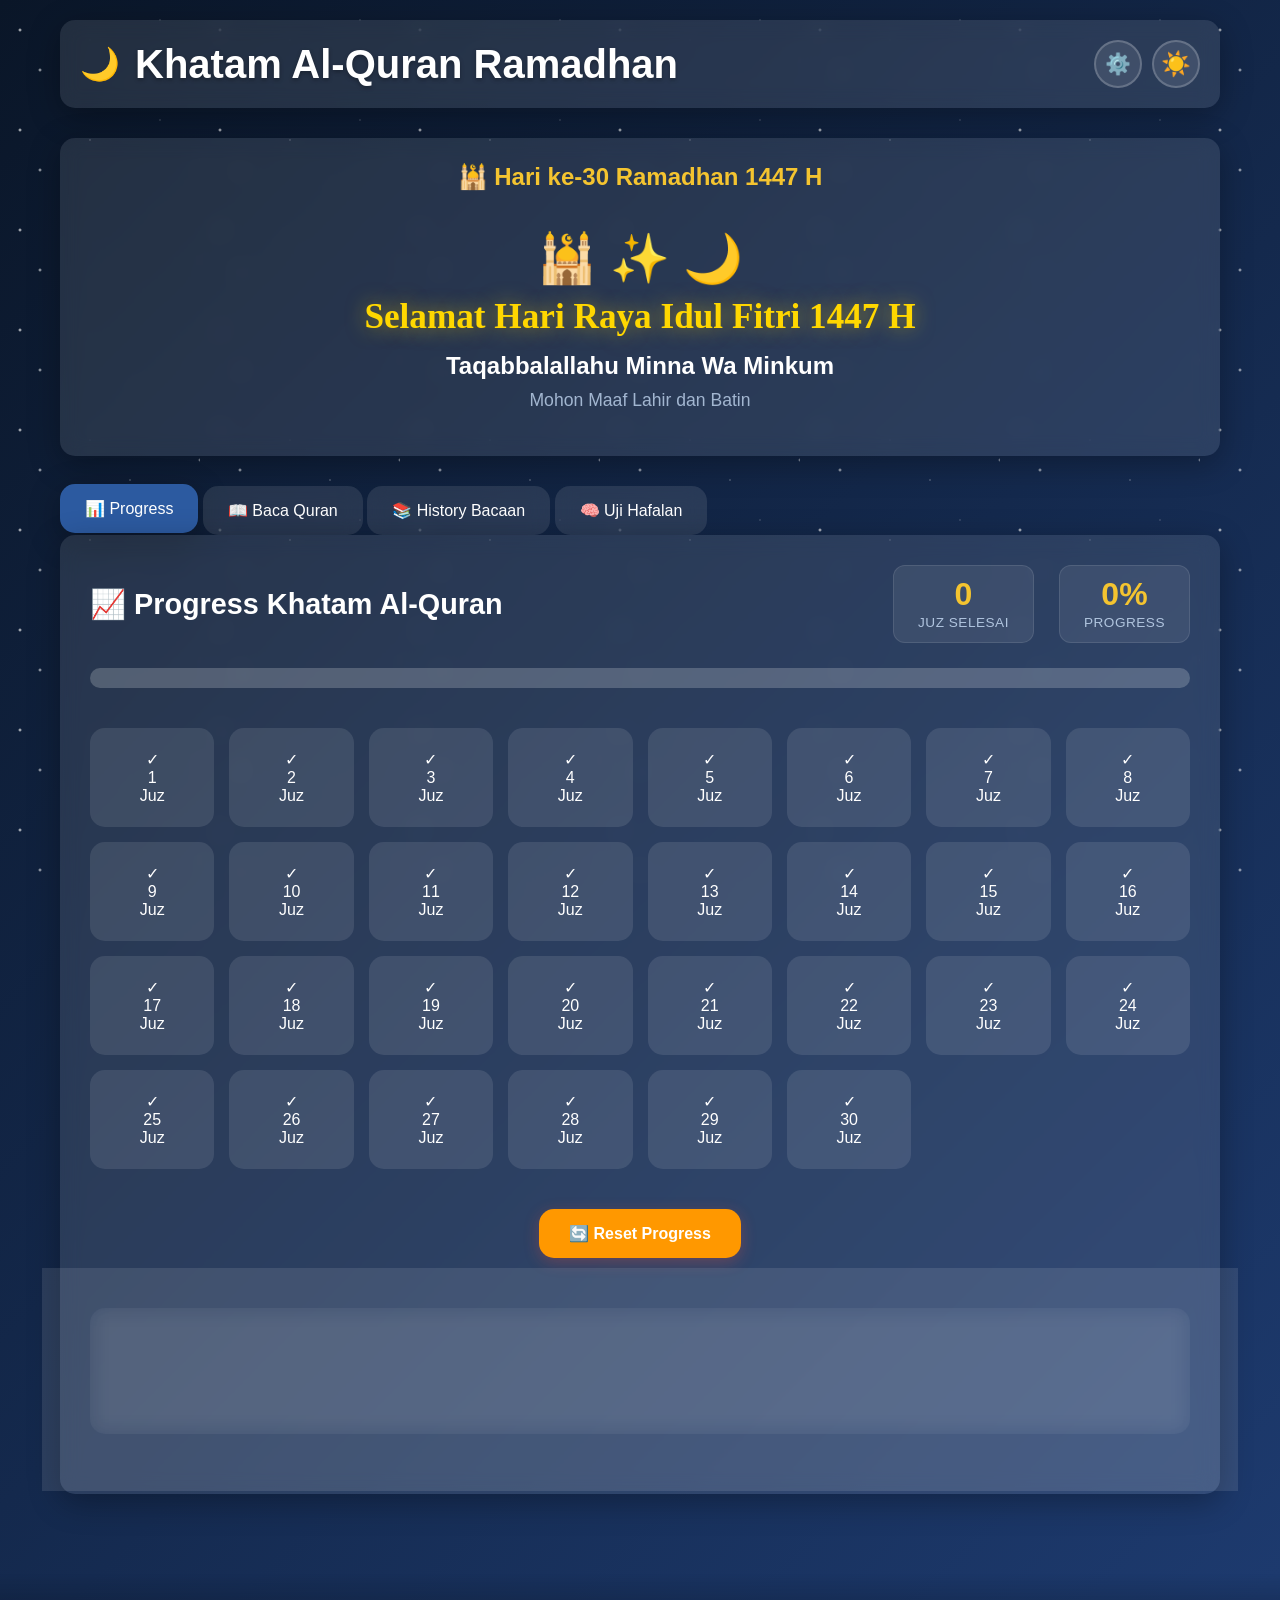
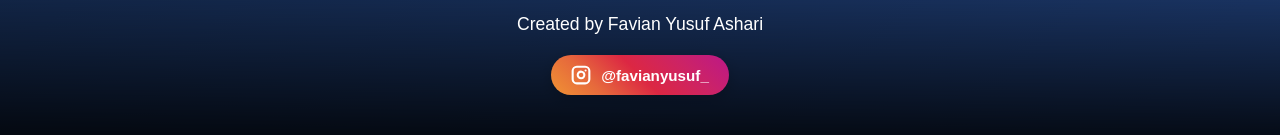
==== commit 6a25ac9e: "update fitur bar" ====
--- a/index.html
+++ b/index.html
@@ -56,6 +56,7 @@
         <nav class="navigation">
             <button class="nav-btn active" data-section="progress">📊 Progress</button>
             <button class="nav-btn" data-section="quran">📖 Baca Quran</button>
+            <button class="nav-btn" data-section="history">📚 History Bacaan</button>
             <button class="nav-btn" data-section="hafalan">🧠 Uji Hafalan</button>
         </nav>
 
@@ -117,6 +118,19 @@
                 </div>
             </section>
 
+            <!-- History Section -->
+            <section id="historySection" class="section">
+                <div class="history-container">
+                    <div class="history-header">
+                        <h2>📚 History Bacaan Al-Quran</h2>
+                        <p>Ayat-ayat yang telah Anda tandai</p>
+                    </div>
+                    <div id="historyList" class="history-list">
+                        <!-- History items will be loaded here -->
+                    </div>
+                </div>
+            </section>
+
             <!-- Hafalan Section -->
             <section id="hafalanSection" class="section">
                 <div class="hafalan-container">
@@ -132,16 +146,19 @@
                                     <span class="level-icon">🌱</span>
                                     <span class="level-name">Mudah</span>
                                     <span class="level-desc">Surat-surat pendek</span>
+                                    <span class="level-time">⏱️ 60 detik/soal</span>
                                 </button>
                                 <button class="level-btn" data-level="sedang">
                                     <span class="level-icon">🌿</span>
                                     <span class="level-name">Sedang</span>
                                     <span class="level-desc">Campuran surat</span>
+                                    <span class="level-time">⏱️ 45 detik/soal</span>
                                 </button>
                                 <button class="level-btn" data-level="sulit">
                                     <span class="level-icon">🌳</span>
                                     <span class="level-name">Sulit</span>
                                     <span class="level-desc">Surat-surat panjang</span>
+                                    <span class="level-time">⏱️ 30 detik/soal</span>
                                 </button>
                             </div>
                         </div>
@@ -160,6 +177,9 @@
                     
                     <!-- Test Phase -->
                     <div id="hafalanTest" class="hafalan-test" style="display: none;">
+                        <button class="exit-test-btn" id="exitTestBtn" onclick="window.hafalanSystem.confirmExit()">
+                            ❌
+                        </button>
                         <div class="test-header">
                             <div class="test-progress-bar">
                                 <div class="test-progress-fill" id="testProgress"></div>
--- a/style.css
+++ b/style.css
@@ -160,25 +160,32 @@
 
 .header-controls {
     display: flex;
-    gap: 10px;
-    align-items: center;
+    gap: 12px;
+    align-items: center;
+    margin-left: auto;
 }
 
 .settings-btn {
     background: var(--card-bg);
-    border: none;
-    padding: 10px;
+    border: 2px solid rgba(255, 255, 255, 0.2);
+    padding: 12px;
     border-radius: 50%;
     cursor: pointer;
     font-size: 1.3rem;
     transition: all 0.4s cubic-bezier(0.4, 0, 0.2, 1);
     position: relative;
     overflow: hidden;
+    width: 48px;
+    height: 48px;
+    display: flex;
+    align-items: center;
+    justify-content: center;
 }
 
 .settings-btn:hover {
     transform: scale(1.1) rotate(90deg);
     background: var(--primary-color);
+    border-color: var(--secondary-color);
 }
 
 .logo {
@@ -238,22 +245,26 @@
 
 h1 {
     font-size: 2.5rem;
-    background: linear-gradient(45deg, var(--secondary-color), #fff);
-    -webkit-background-clip: text;
-    -webkit-text-fill-color: transparent;
-    background-clip: text;
+    color: var(--text-color);
+    font-weight: 700;
+    text-shadow: 0 2px 4px rgba(0, 0, 0, 0.3);
 }
 
 .theme-toggle {
     background: var(--card-bg);
-    border: none;
-    padding: 10px;
+    border: 2px solid rgba(255, 255, 255, 0.2);
+    padding: 12px;
     border-radius: 50%;
     cursor: pointer;
     font-size: 1.5rem;
     transition: all 0.4s cubic-bezier(0.4, 0, 0.2, 1);
     position: relative;
     overflow: hidden;
+    width: 48px;
+    height: 48px;
+    display: flex;
+    align-items: center;
+    justify-content: center;
 }
 
 .theme-toggle::before {
@@ -271,6 +282,8 @@
 
 .theme-toggle:hover {
     transform: scale(1.1) rotate(15deg);
+    border-color: var(--secondary-color);
+    background: rgba(255, 255, 255, 0.15);
 }
 
 .theme-toggle:hover::before {
@@ -347,8 +360,63 @@
     width: 200%;
     height: 200%;
     background: linear-gradient(45deg, transparent, rgba(255, 255, 255, 0.1), transparent);
-    transform: rotate(45deg);
-    animation: shimmer 4s linear infinite;
+    animation: shimmer 3s linear infinite;
+}
+
+@keyframes shimmer {
+    0% { transform: translateX(-100%) translateY(-100%) rotate(45deg); }
+    100% { transform: translateX(100%) translateY(100%) rotate(45deg); }
+}
+
+.action-buttons {
+    margin: 40px 0;
+    text-align: center;
+}
+
+.reset-btn {
+    background: linear-gradient(135deg, #e74c3c, #c0392b);
+    color: white;
+    border: none;
+    padding: 14px 32px;
+    border-radius: 12px;
+    font-size: 1rem;
+    font-weight: 600;
+    cursor: pointer;
+    transition: all 0.3s ease;
+    box-shadow: 0 4px 15px rgba(231, 76, 60, 0.3);
+}
+
+.reset-btn:hover {
+    transform: translateY(-2px);
+    box-shadow: 0 6px 20px rgba(231, 76, 60, 0.4);
+    background: linear-gradient(135deg, #c0392b, #e74c3c);
+}
+
+.reset-btn:active {
+    transform: translateY(0);
+}
+
+.quote-section {
+    margin-top: 50px;
+    background: var(--card-bg);
+    padding: 30px;
+    border-radius: var(--border-radius);
+    backdrop-filter: blur(10px);
+    box-shadow: var(--shadow);
+    text-align: center;
+}
+
+.quote-section h3 {
+    color: var(--secondary-color);
+    margin-bottom: 20px;
+    font-size: 1.5rem;
+}
+
+.quote-text {
+    font-size: 1.1rem;
+    line-height: 1.8;
+    font-style: italic;
+    color: var(--text-secondary);
 }
 
 @keyframes shimmer {
@@ -420,6 +488,7 @@
     height: 20px;
     border-radius: 10px;
     overflow: hidden;
+    margin-bottom: 40px;
 }
 
 .progress-fill {
@@ -505,6 +574,7 @@
     grid-template-columns: repeat(auto-fit, minmax(120px, 1fr));
     gap: 15px;
     margin-bottom: 30px;
+    margin-top: 30px;
 }
 
 .juz-card {
@@ -2111,25 +2181,52 @@
     flex-wrap: wrap;
 }
 
-.back-btn {
-    background: var(--text-secondary);
+.restart-btn {
+    background: linear-gradient(135deg, #22c55e, #16a34a);
     color: white;
     border: none;
-    padding: 12px 25px;
-    border-radius: var(--border-radius);
-    font-size: 1rem;
+    padding: 15px 35px;
+    border-radius: 25px;
+    font-size: 1.1rem;
+    font-weight: 600;
     cursor: pointer;
     transition: all 0.3s ease;
-    font-weight: 500;
-    display: flex;
-    align-items: center;
-    gap: 8px;
+    display: flex;
+    align-items: center;
+    gap: 10px;
+    box-shadow: 0 4px 15px rgba(34, 197, 94, 0.3);
+    min-width: 180px;
+    justify-content: center;
+}
+
+.restart-btn:hover {
+    background: linear-gradient(135deg, #16a34a, #15803d);
+    transform: translateY(-2px);
+    box-shadow: 0 6px 20px rgba(34, 197, 94, 0.4);
+}
+
+.back-btn {
+    background: linear-gradient(135deg, #6b7280, #4b5563);
+    color: white;
+    border: none;
+    padding: 15px 35px;
+    border-radius: 25px;
+    font-size: 1.1rem;
+    cursor: pointer;
+    transition: all 0.3s ease;
+    font-weight: 600;
+    display: flex;
+    align-items: center;
+    gap: 10px;
+    box-shadow: 0 4px 15px rgba(107, 114, 128, 0.3);
+    min-width: 180px;
+    justify-content: center;
 }
 
 .back-btn:hover {
-    background: #6c757d;
+    background: linear-gradient(135deg, #4b5563, #374151);
     transform: translateY(-2px);
-    box-shadow: 0 4px 15px rgba(0, 0, 0, 0.2);
+    box-shadow: 0 6px 20px rgba(107, 114, 128, 0.4);
 }
 
 /* Responsive untuk sistem penilaian */
@@ -2171,10 +2268,12 @@
     
     .result-actions {
         flex-direction: column;
+        width: 100%;
     }
     
     .restart-btn, .back-btn {
         width: 100%;
+        min-width: auto;
     }
 }
 
@@ -2295,8 +2394,8 @@
 .login-btn {
     background: #4285f4;
     color: white;
-    border: none;
-    padding: 10px 15px;
+    border: 2px solid rgba(255, 255, 255, 0.2);
+    padding: 10px 18px;
     border-radius: 25px;
     cursor: pointer;
     font-size: 0.9rem;
@@ -2305,6 +2404,7 @@
     display: flex;
     align-items: center;
     gap: 8px;
+    white-space: nowrap;
 }
 
 .login-btn:hover {
@@ -2321,6 +2421,7 @@
     padding: 8px 15px;
     border-radius: 25px;
     backdrop-filter: blur(10px);
+    border: 2px solid rgba(255, 255, 255, 0.15);
 }
 
 .user-photo {
@@ -2343,12 +2444,13 @@
 .logout-btn {
     background: #dc3545;
     color: white;
-    border: none;
+    border: 1px solid rgba(255, 255, 255, 0.2);
     padding: 6px 12px;
     border-radius: 15px;
     cursor: pointer;
     font-size: 0.8rem;
     transition: all 0.3s ease;
+    white-space: nowrap;
 }
 
 .logout-btn:hover {
@@ -2453,4 +2555,909 @@
         left: 10px;
         max-width: none;
     }
-}+}
+
+/* Bookmark Button Styling */
+.bookmark-btn {
+    background: linear-gradient(135deg, #f59e0b, #d97706);
+    color: white;
+    border: none;
+    padding: 8px 12px;
+    border-radius: 8px;
+    cursor: pointer;
+    font-size: 1.2rem;
+    transition: all 0.3s ease;
+    margin-left: 10px;
+    box-shadow: 0 2px 8px rgba(245, 158, 11, 0.3);
+}
+
+.bookmark-btn:hover {
+    background: linear-gradient(135deg, #d97706, #b45309);
+    transform: translateY(-2px) scale(1.1);
+    box-shadow: 0 4px 12px rgba(245, 158, 11, 0.5);
+}
+
+.bookmark-btn:active {
+    transform: translateY(0) scale(1);
+}
+
+.ayah {
+    display: flex;
+    align-items: flex-start;
+    gap: 15px;
+}
+
+/* History Section Styling */
+.history-container {
+    padding: 20px;
+}
+
+.history-header {
+    text-align: center;
+    margin-bottom: 30px;
+    padding: 20px;
+    background: rgba(255, 255, 255, 0.1);
+    border-radius: var(--border-radius);
+    backdrop-filter: blur(10px);
+}
+
+.history-header h2 {
+    font-size: 2rem;
+    color: var(--secondary-color);
+    margin-bottom: 10px;
+}
+
+.history-header p {
+    color: var(--text-secondary);
+    font-size: 1.1rem;
+}
+
+.history-list {
+    display: flex;
+    flex-direction: column;
+    gap: 15px;
+    max-height: 600px;
+    overflow-y: auto;
+    padding-right: 10px;
+}
+
+.history-list::-webkit-scrollbar {
+    width: 8px;
+}
+
+.history-list::-webkit-scrollbar-track {
+    background: rgba(255, 255, 255, 0.1);
+    border-radius: 4px;
+}
+
+.history-list::-webkit-scrollbar-thumb {
+    background: var(--primary-color);
+    border-radius: 4px;
+}
+
+.history-item {
+    background: rgba(255, 255, 255, 0.1);
+    border-radius: var(--border-radius);
+    padding: 20px;
+    display: flex;
+    justify-content: space-between;
+    align-items: center;
+    backdrop-filter: blur(10px);
+    border: 1px solid rgba(255, 255, 255, 0.1);
+    transition: all 0.3s ease;
+}
+
+.history-item:hover {
+    background: rgba(255, 255, 255, 0.15);
+    transform: translateX(5px);
+    border-color: var(--secondary-color);
+}
+
+.history-info h4 {
+    color: var(--text-color);
+    font-size: 1.2rem;
+    margin-bottom: 5px;
+}
+
+.history-time {
+    color: var(--text-secondary);
+    font-size: 0.9rem;
+    font-style: italic;
+}
+
+.history-actions {
+    display: flex;
+    gap: 10px;
+}
+
+.history-btn {
+    background: linear-gradient(45deg, var(--success-color), #66bb6a);
+    color: white;
+    border: none;
+    padding: 10px 20px;
+    border-radius: 8px;
+    cursor: pointer;
+    font-size: 0.9rem;
+    font-weight: 600;
+    transition: all 0.3s ease;
+}
+
+.history-btn:hover {
+    background: linear-gradient(45deg, #45a049, var(--success-color));
+    transform: translateY(-2px);
+    box-shadow: 0 4px 12px rgba(76, 175, 80, 0.3);
+}
+
+.delete-btn {
+    background: #ef4444;
+    color: white;
+    border: none;
+    padding: 10px 15px;
+    border-radius: 8px;
+    cursor: pointer;
+    font-size: 1rem;
+    transition: all 0.3s ease;
+}
+
+.delete-btn:hover {
+    background: #dc2626;
+    transform: translateY(-2px);
+    box-shadow: 0 4px 12px rgba(239, 68, 68, 0.3);
+}
+
+.empty-history {
+    text-align: center;
+    padding: 60px 20px;
+    background: rgba(255, 255, 255, 0.05);
+    border-radius: var(--border-radius);
+    border: 2px dashed rgba(255, 255, 255, 0.2);
+}
+
+.empty-icon {
+    font-size: 4rem;
+    margin-bottom: 20px;
+    opacity: 0.5;
+}
+
+.empty-history h3 {
+    color: var(--text-color);
+    font-size: 1.5rem;
+    margin-bottom: 10px;
+}
+
+.empty-history p {
+    color: var(--text-secondary);
+    font-size: 1rem;
+    line-height: 1.6;
+}
+
+@media (max-width: 768px) {
+    .history-item {
+        flex-direction: column;
+        gap: 15px;
+        text-align: center;
+    }
+    
+    .history-actions {
+        width: 100%;
+        justify-content: center;
+    }
+    
+    .history-btn, .delete-btn {
+        flex: 1;
+    }
+    
+    .bookmark-btn {
+        padding: 6px 10px;
+        font-size: 1rem;
+    }
+}
+
+/* Responsive Header Controls */
+@media (max-width: 768px) {
+    header {
+        flex-wrap: wrap;
+        gap: 15px;
+    }
+    
+    .logo {
+        flex: 1 1 100%;
+        justify-content: center;
+        margin-bottom: 10px;
+    }
+    
+    .header-controls {
+        flex: 1 1 100%;
+        justify-content: center;
+        margin-left: 0;
+    }
+    
+    .settings-btn, .theme-toggle {
+        width: 44px;
+        height: 44px;
+        font-size: 1.2rem;
+    }
+    
+    .user-info {
+        flex: 1 1 100%;
+        justify-content: center;
+        margin-bottom: 10px;
+    }
+}
+
+@media (max-width: 480px) {
+    .header-controls {
+        gap: 8px;
+    }
+    
+    .settings-btn, .theme-toggle {
+        width: 40px;
+        height: 40px;
+        font-size: 1.1rem;
+        padding: 8px;
+    }
+    
+    .login-btn {
+        padding: 8px 14px;
+        font-size: 0.85rem;
+    }
+}
+
+/* Voice Recording Styling */
+.voice-input-container {
+    position: relative;
+}
+
+.voice-record-btn {
+    background: linear-gradient(135deg, #ef4444, #dc2626);
+    color: white;
+    border: none;
+    padding: 12px 24px;
+    border-radius: 25px;
+    cursor: pointer;
+    font-size: 1rem;
+    font-weight: 600;
+    transition: all 0.3s ease;
+    display: flex;
+    align-items: center;
+    gap: 10px;
+    margin-top: 15px;
+    box-shadow: 0 4px 15px rgba(239, 68, 68, 0.3);
+}
+
+.voice-record-btn:hover {
+    background: linear-gradient(135deg, #dc2626, #b91c1c);
+    transform: translateY(-2px);
+    box-shadow: 0 6px 20px rgba(239, 68, 68, 0.4);
+}
+
+.voice-record-btn.recording {
+    background: linear-gradient(135deg, #22c55e, #16a34a);
+    animation: recordingPulse 1.5s ease-in-out infinite;
+}
+
+.mic-icon {
+    font-size: 1.3rem;
+    display: inline-block;
+}
+
+.mic-icon.pulse {
+    animation: micPulse 1s ease-in-out infinite;
+}
+
+@keyframes recordingPulse {
+    0%, 100% {
+        box-shadow: 0 4px 15px rgba(34, 197, 94, 0.3);
+    }
+    50% {
+        box-shadow: 0 4px 25px rgba(34, 197, 94, 0.6), 0 0 30px rgba(34, 197, 94, 0.4);
+    }
+}
+
+@keyframes micPulse {
+    0%, 100% {
+        transform: scale(1);
+    }
+    50% {
+        transform: scale(1.2);
+    }
+}
+
+.voice-status {
+    margin-top: 15px;
+    padding: 12px 20px;
+    background: rgba(34, 197, 94, 0.1);
+    border: 2px solid #22c55e;
+    border-radius: 12px;
+    text-align: center;
+}
+
+.recording-animation {
+    color: #22c55e;
+    font-weight: 600;
+    font-size: 1rem;
+    animation: fadeInOut 1.5s ease-in-out infinite;
+}
+
+@keyframes fadeInOut {
+    0%, 100% {
+        opacity: 1;
+    }
+    50% {
+        opacity: 0.5;
+    }
+}
+
+.record-text {
+    font-size: 0.95rem;
+}
+
+/* Voice Mode Checkbox Styling */
+.voice-option {
+    display: flex;
+    align-items: center;
+    justify-content: center;
+    gap: 10px;
+    padding: 15px;
+    background: rgba(255, 255, 255, 0.05);
+    border-radius: 12px;
+    cursor: pointer;
+    transition: all 0.3s ease;
+}
+
+.voice-option:hover {
+    background: rgba(255, 255, 255, 0.1);
+}
+
+.voice-option input[type="checkbox"] {
+    width: 20px;
+    height: 20px;
+    cursor: pointer;
+    accent-color: #22c55e;
+}
+
+.voice-option span {
+    font-size: 1rem;
+    color: var(--text-color);
+    font-weight: 500;
+}
+
+@media (max-width: 768px) {
+    .voice-record-btn {
+        width: 100%;
+        justify-content: center;
+        padding: 14px 20px;
+    }
+    
+    .mic-icon {
+        font-size: 1.2rem;
+    }
+    
+    .record-text {
+        font-size: 0.9rem;
+    }
+}
+
+/* Timer Display Styling */
+.timer-display {
+    display: flex;
+    align-items: center;
+    justify-content: center;
+    gap: 10px;
+    background: linear-gradient(135deg, rgba(59, 130, 246, 0.1), rgba(37, 99, 235, 0.1));
+    border: 2px solid #3b82f6;
+    border-radius: 15px;
+    padding: 15px 25px;
+    margin: 15px 0;
+    transition: all 0.3s ease;
+}
+
+.timer-icon {
+    font-size: 1.5rem;
+    animation: timerTick 1s ease-in-out infinite;
+}
+
+.timer-text {
+    font-size: 1.8rem;
+    font-weight: bold;
+    color: #ffffff;
+    font-family: 'Courier New', monospace;
+    letter-spacing: 2px;
+    text-shadow: 0 2px 4px rgba(0, 0, 0, 0.3);
+}
+
+@keyframes timerTick {
+    0%, 100% {
+        transform: rotate(0deg);
+    }
+    25% {
+        transform: rotate(-10deg);
+    }
+    75% {
+        transform: rotate(10deg);
+    }
+}
+
+/* Timer Warning (10 seconds left) */
+.timer-warning {
+    background: linear-gradient(135deg, rgba(245, 158, 11, 0.15), rgba(217, 119, 6, 0.15));
+    border-color: #f59e0b;
+    animation: timerWarningPulse 1s ease-in-out infinite;
+}
+
+.timer-warning .timer-text {
+    color: #ffffff;
+}
+
+.timer-warning .timer-icon {
+    animation: timerWarningShake 0.5s ease-in-out infinite;
+}
+
+@keyframes timerWarningPulse {
+    0%, 100% {
+        box-shadow: 0 0 10px rgba(245, 158, 11, 0.3);
+    }
+    50% {
+        box-shadow: 0 0 20px rgba(245, 158, 11, 0.6);
+    }
+}
+
+@keyframes timerWarningShake {
+    0%, 100% {
+        transform: rotate(0deg);
+    }
+    25% {
+        transform: rotate(-15deg);
+    }
+    75% {
+        transform: rotate(15deg);
+    }
+}
+
+/* Timer Expired */
+.timer-expired {
+    background: linear-gradient(135deg, rgba(239, 68, 68, 0.2), rgba(220, 38, 38, 0.2));
+    border-color: #ef4444;
+    animation: timerExpiredFlash 0.5s ease-in-out 3;
+}
+
+.timer-expired .timer-text {
+    color: #ffffff;
+}
+
+@keyframes timerExpiredFlash {
+    0%, 100% {
+        opacity: 1;
+    }
+    50% {
+        opacity: 0.5;
+    }
+}
+
+/* Level Button Time Info */
+.level-time {
+    display: block;
+    font-size: 0.85rem;
+    color: var(--text-secondary);
+    margin-top: 5px;
+    font-weight: 500;
+}
+
+.level-btn {
+    display: flex;
+    flex-direction: column;
+    align-items: center;
+    gap: 8px;
+    padding: 20px 25px;
+}
+
+.level-icon {
+    font-size: 2rem;
+    margin-bottom: 5px;
+}
+
+.level-name {
+    font-size: 1.1rem;
+    font-weight: 600;
+    color: var(--text-color);
+}
+
+.level-desc {
+    font-size: 0.9rem;
+    color: var(--text-secondary);
+}
+
+/* Responsive Timer */
+@media (max-width: 768px) {
+    .timer-display {
+        padding: 12px 20px;
+    }
+    
+    .timer-icon {
+        font-size: 1.3rem;
+    }
+    
+    .timer-text {
+        font-size: 1.5rem;
+        letter-spacing: 1px;
+    }
+    
+    .level-btn {
+        padding: 15px 20px;
+    }
+    
+    .level-icon {
+        font-size: 1.8rem;
+    }
+    
+    .level-name {
+        font-size: 1rem;
+    }
+    
+    .level-desc {
+        font-size: 0.85rem;
+    }
+    
+    .level-time {
+        font-size: 0.8rem;
+    }
+}
+
+/* Tajwid Color Legend */
+.tajwid-legend {
+    background: rgba(255, 255, 255, 0.05);
+    border-radius: 12px;
+    padding: 20px;
+    margin: 20px 0;
+    border: 2px solid rgba(255, 255, 255, 0.1);
+}
+
+.tajwid-legend h4 {
+    color: var(--secondary-color);
+    font-size: 1.2rem;
+    margin-bottom: 15px;
+    display: flex;
+    align-items: center;
+    gap: 10px;
+}
+
+.tajwid-legend-grid {
+    display: grid;
+    grid-template-columns: repeat(auto-fit, minmax(200px, 1fr));
+    gap: 12px;
+}
+
+.tajwid-item {
+    display: flex;
+    align-items: center;
+    gap: 10px;
+    padding: 8px 12px;
+    background: rgba(255, 255, 255, 0.03);
+    border-radius: 8px;
+}
+
+.tajwid-color {
+    width: 30px;
+    height: 30px;
+    border-radius: 6px;
+    border: 2px solid rgba(255, 255, 255, 0.2);
+}
+
+.tajwid-label {
+    font-size: 0.9rem;
+    color: var(--text-color);
+}
+
+/* Tajwid Colors */
+.tajwid-ikhfa { color: #a8dadc; }
+.tajwid-idgham { color: #457b9d; }
+.tajwid-iqlab { color: #e63946; }
+.tajwid-ghunnah { color: #f1faee; }
+.tajwid-qalqalah { color: #06ffa5; }
+.tajwid-mad { color: #ffbe0b; }
+.tajwid-waqf { color: #fb5607; }
+
+/* Toggle Button for Tajwid */
+.tajwid-toggle-btn {
+    background: linear-gradient(135deg, #667eea, #764ba2);
+    color: white;
+    border: none;
+    padding: 10px 20px;
+    border-radius: 25px;
+    cursor: pointer;
+    font-size: 0.9rem;
+    font-weight: 600;
+    transition: all 0.3s ease;
+    display: flex;
+    align-items: center;
+    gap: 8px;
+    margin: 15px 0;
+}
+
+.tajwid-toggle-btn:hover {
+    background: linear-gradient(135deg, #764ba2, #667eea);
+    transform: translateY(-2px);
+    box-shadow: 0 4px 15px rgba(102, 126, 234, 0.4);
+}
+
+.tajwid-info {
+    background: linear-gradient(135deg, rgba(102, 126, 234, 0.1), rgba(118, 75, 162, 0.1));
+    border: 2px solid rgba(102, 126, 234, 0.3);
+    border-radius: 12px;
+    padding: 15px;
+    margin: 15px 0;
+    font-size: 0.9rem;
+    color: var(--text-secondary);
+    line-height: 1.6;
+}
+
+@media (max-width: 768px) {
+    .tajwid-legend-grid {
+        grid-template-columns: 1fr;
+    }
+    
+    .tajwid-toggle-btn {
+        width: 100%;
+        justify-content: center;
+    }
+}
+
+/* Exit Test Button */
+.exit-test-btn {
+    position: absolute;
+    top: 15px;
+    right: 15px;
+    background: linear-gradient(135deg, #ef4444, #dc2626);
+    color: white;
+    border: none;
+    width: 40px;
+    height: 40px;
+    border-radius: 50%;
+    cursor: pointer;
+    font-size: 1.2rem;
+    transition: all 0.3s ease;
+    display: flex;
+    align-items: center;
+    justify-content: center;
+    box-shadow: 0 4px 15px rgba(239, 68, 68, 0.3);
+    z-index: 10;
+}
+
+.exit-test-btn:hover {
+    background: linear-gradient(135deg, #dc2626, #b91c1c);
+    transform: scale(1.1) rotate(90deg);
+    box-shadow: 0 6px 20px rgba(239, 68, 68, 0.5);
+}
+
+.hafalan-test {
+    position: relative;
+}
+
+/* Exit Confirmation Modal */
+.exit-confirm-modal {
+    position: fixed;
+    top: 0;
+    left: 0;
+    width: 100%;
+    height: 100%;
+    background: rgba(0, 0, 0, 0.8);
+    display: flex;
+    align-items: center;
+    justify-content: center;
+    z-index: 1000;
+    opacity: 0;
+    transition: opacity 0.3s ease;
+}
+
+.exit-confirm-modal.show {
+    opacity: 1;
+}
+
+.exit-confirm-content {
+    background: var(--card-bg);
+    backdrop-filter: blur(20px);
+    border-radius: 20px;
+    padding: 40px;
+    max-width: 500px;
+    width: 90%;
+    text-align: center;
+    box-shadow: 0 20px 60px rgba(0, 0, 0, 0.5);
+    border: 2px solid rgba(255, 255, 255, 0.1);
+    animation: modalSlideIn 0.3s ease-out;
+}
+
+@keyframes modalSlideIn {
+    from {
+        transform: translateY(-50px);
+        opacity: 0;
+    }
+    to {
+        transform: translateY(0);
+        opacity: 1;
+    }
+}
+
+.exit-icon {
+    font-size: 4rem;
+    margin-bottom: 20px;
+    animation: warningPulse 2s ease-in-out infinite;
+}
+
+@keyframes warningPulse {
+    0%, 100% {
+        transform: scale(1);
+    }
+    50% {
+        transform: scale(1.1);
+    }
+}
+
+.exit-confirm-content h3 {
+    font-size: 1.8rem;
+    color: var(--text-color);
+    margin-bottom: 15px;
+}
+
+.exit-confirm-content p {
+    font-size: 1.1rem;
+    color: var(--text-secondary);
+    margin-bottom: 15px;
+    line-height: 1.6;
+}
+
+.exit-confirm-content p strong {
+    color: #ef4444;
+    font-weight: 700;
+}
+
+.exit-warning {
+    background: rgba(239, 68, 68, 0.1);
+    border: 2px solid rgba(239, 68, 68, 0.3);
+    border-radius: 10px;
+    padding: 12px;
+    margin: 20px 0;
+    font-size: 0.95rem;
+    color: #ef4444;
+}
+
+.exit-confirm-buttons {
+    display: flex;
+    gap: 15px;
+    margin-top: 30px;
+    justify-content: center;
+}
+
+.exit-cancel-btn,
+.exit-confirm-btn {
+    padding: 12px 30px;
+    border: none;
+    border-radius: 25px;
+    font-size: 1rem;
+    font-weight: 600;
+    cursor: pointer;
+    transition: all 0.3s ease;
+    display: flex;
+    align-items: center;
+    gap: 8px;
+}
+
+.exit-cancel-btn {
+    background: linear-gradient(135deg, #6b7280, #4b5563);
+    color: white;
+}
+
+.exit-cancel-btn:hover {
+    background: linear-gradient(135deg, #4b5563, #374151);
+    transform: translateY(-2px);
+    box-shadow: 0 4px 15px rgba(107, 114, 128, 0.4);
+}
+
+.exit-confirm-btn {
+    background: linear-gradient(135deg, #ef4444, #dc2626);
+    color: white;
+}
+
+.exit-confirm-btn:hover {
+    background: linear-gradient(135deg, #dc2626, #b91c1c);
+    transform: translateY(-2px);
+    box-shadow: 0 4px 15px rgba(239, 68, 68, 0.4);
+}
+
+@media (max-width: 768px) {
+    .exit-test-btn {
+        width: 36px;
+        height: 36px;
+        font-size: 1rem;
+        top: 10px;
+        right: 10px;
+    }
+    
+    .exit-confirm-content {
+        padding: 30px 20px;
+    }
+    
+    .exit-confirm-content h3 {
+        font-size: 1.5rem;
+    }
+    
+    .exit-confirm-content p {
+        font-size: 1rem;
+    }
+    
+    .exit-confirm-buttons {
+        flex-direction: column;
+        gap: 10px;
+    }
+    
+    .exit-cancel-btn,
+    .exit-confirm-btn {
+        width: 100%;
+        justify-content: center;
+    }
+}
+
+/* Progress Header Layout */
+.progress-header {
+    display: flex;
+    justify-content: space-between;
+    align-items: center;
+    margin-bottom: 25px;
+    flex-wrap: wrap;
+    gap: 20px;
+}
+
+.progress-header h2 {
+    margin: 0;
+    font-size: 1.8rem;
+    color: var(--text-color);
+}
+
+.progress-stats {
+    display: flex;
+    gap: 25px;
+    align-items: center;
+}
+
+.stat-item {
+    text-align: center;
+    padding: 12px 24px;
+    background: rgba(255, 255, 255, 0.08);
+    border-radius: 12px;
+    min-width: 110px;
+    border: 1px solid rgba(255, 255, 255, 0.1);
+}
+
+.stat-number {
+    display: block;
+    font-size: 2rem;
+    font-weight: bold;
+    color: var(--secondary-color);
+    margin-bottom: 5px;
+    line-height: 1;
+}
+
+.stat-label {
+    display: block;
+    font-size: 0.85rem;
+    color: var(--text-secondary);
+    text-transform: uppercase;
+    letter-spacing: 0.5px;
+    font-weight: 500;
+}
+
+@media (max-width: 768px) {
+    .progress-header {
+        flex-direction: column;
+        align-items: flex-start;
+    }
+    
+    .progress-stats {
+        width: 100%;
+        justify-content: space-around;
+    }
+    
+    .stat-item {
+        flex: 1;
+        min-width: auto;
+    }
+}
